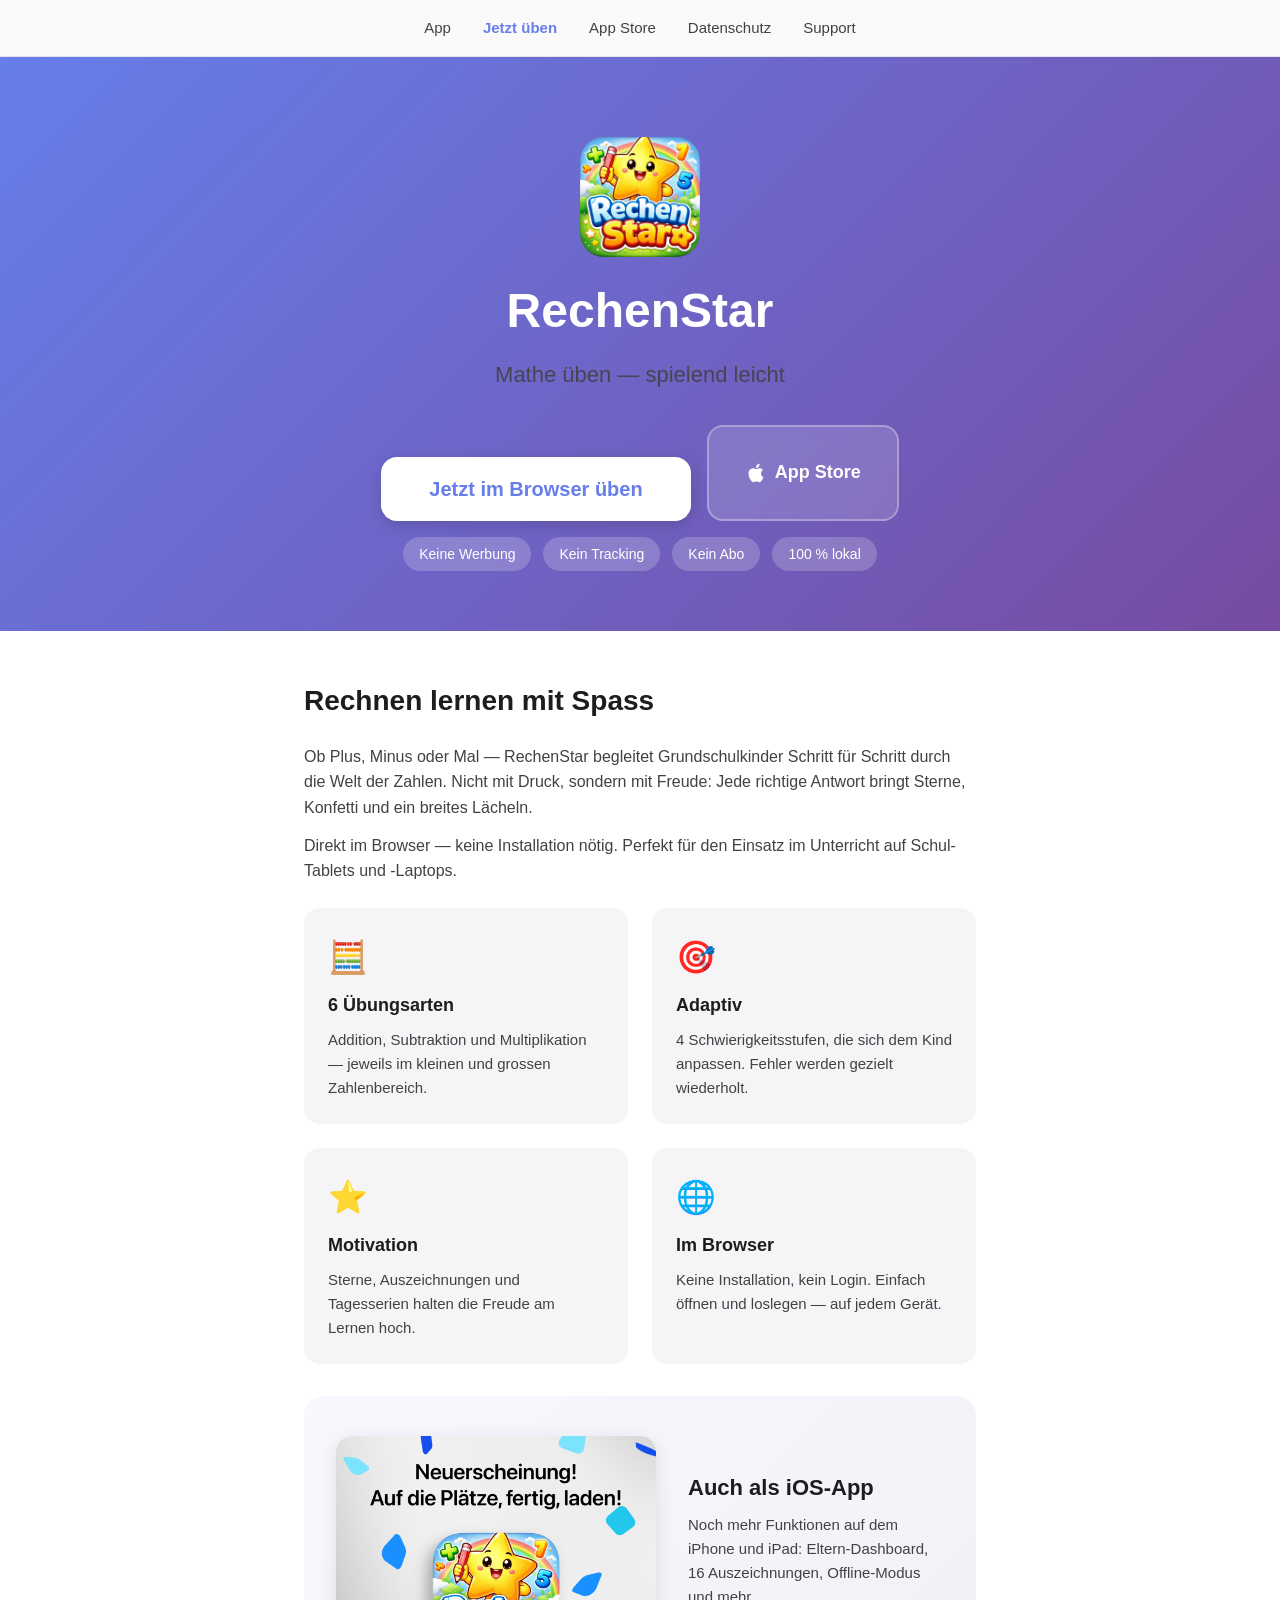
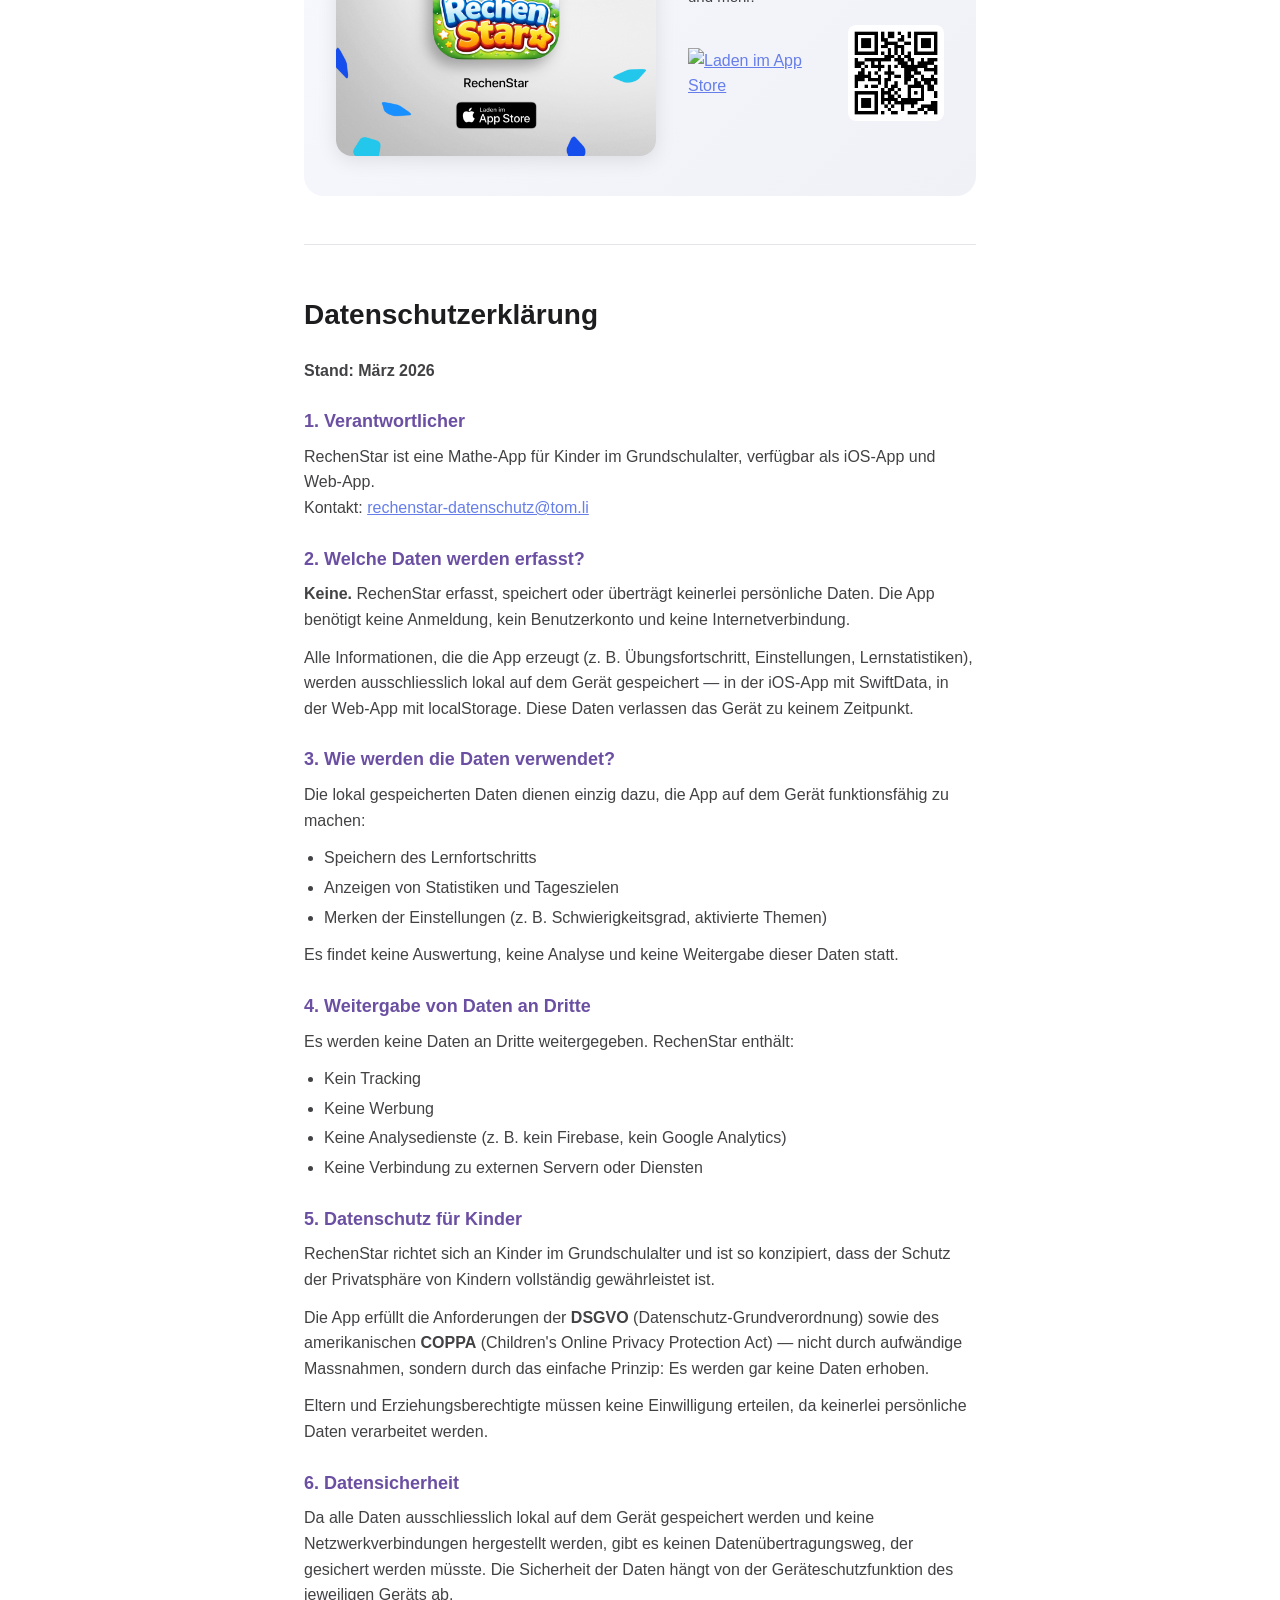
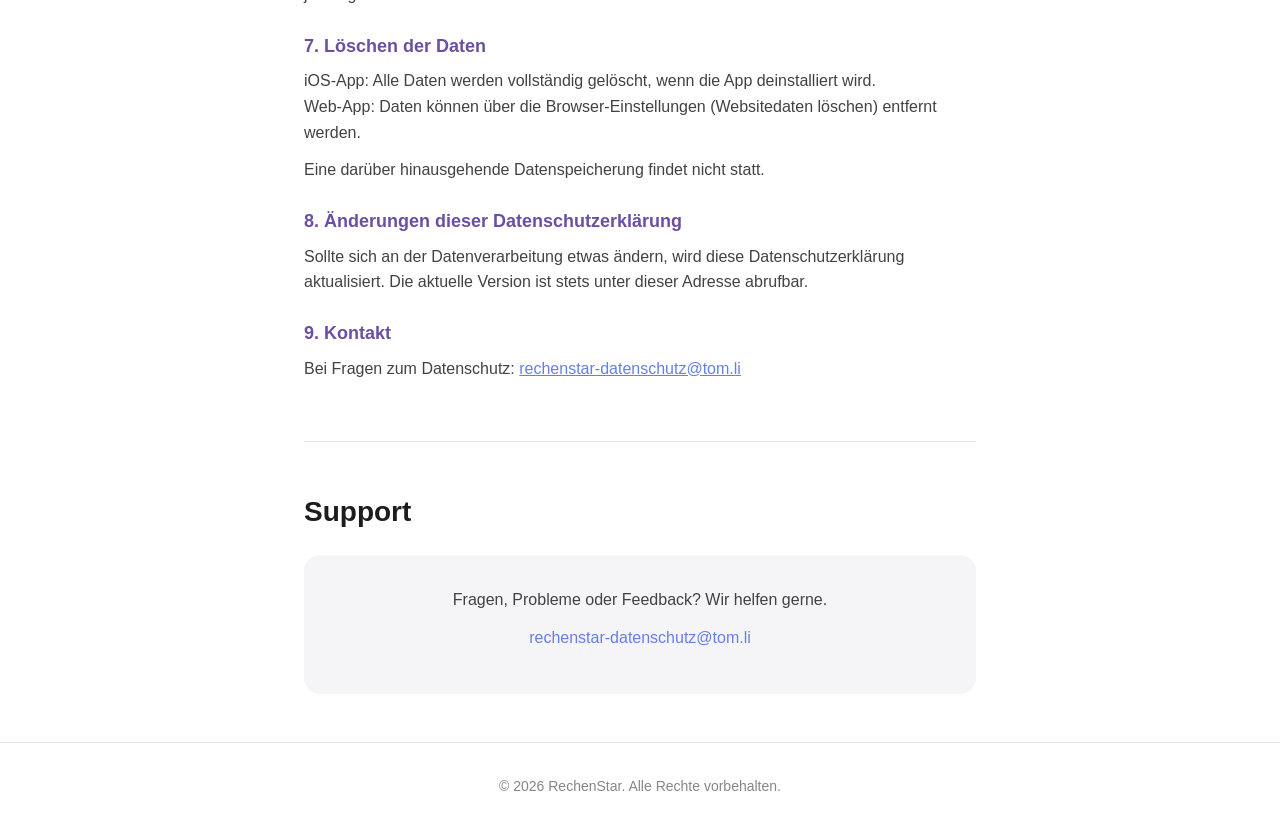
==== index.html @ 6270aa20 "Add Open Graph and Twitter Card meta tags for social sharing Co-Authored-By: Claude Opus 4.6 <norepl" ====
<!DOCTYPE html>
<html lang="de">
<head>
    <meta charset="UTF-8">
    <meta name="viewport" content="width=device-width, initial-scale=1.0">
    <title>RechenStar — Mathe üben, spielend leicht</title>
    <meta name="description" content="Mathe üben für Grundschulkinder — mit Freude statt Druck. Keine Werbung, kein Tracking, kein Abo.">
    <meta property="og:type" content="website">
    <meta property="og:url" content="https://rechenstar-web.e1608f7.deploio.app">
    <meta property="og:title" content="RechenStar — Mathe üben, spielend leicht">
    <meta property="og:description" content="Mathe üben für Grundschulkinder — mit Freude statt Druck. Keine Werbung, kein Tracking, kein Abo.">
    <meta property="og:image" content="https://rechenstar-web.e1608f7.deploio.app/img/banner.png">
    <meta property="og:image:width" content="1280">
    <meta property="og:image:height" content="720">
    <meta name="twitter:card" content="summary_large_image">
    <meta name="twitter:title" content="RechenStar — Mathe üben, spielend leicht">
    <meta name="twitter:description" content="Mathe üben für Grundschulkinder — mit Freude statt Druck. Keine Werbung, kein Tracking, kein Abo.">
    <meta name="twitter:image" content="https://rechenstar-web.e1608f7.deploio.app/img/banner.png">
    <link rel="icon" type="image/png" sizes="32x32" href="img/favicon-32.png">
    <link rel="icon" type="image/png" sizes="16x16" href="img/favicon-16.png">
    <link rel="apple-touch-icon" href="img/apple-touch-icon.png">
    <style>
        * { margin: 0; padding: 0; box-sizing: border-box; }

        body {
            font-family: -apple-system, BlinkMacSystemFont, "Segoe UI", Roboto, Helvetica, Arial, sans-serif;
            color: #1d1d1f;
            background: #fff;
            line-height: 1.6;
        }

        .hero {
            background: linear-gradient(135deg, #667eea 0%, #764ba2 100%);
            color: #fff;
            text-align: center;
            padding: 80px 24px 60px;
        }

        .hero h1 {
            font-size: 48px;
            font-weight: 700;
            margin-bottom: 8px;
        }

        .hero .app-icon { width: 120px; height: 120px; border-radius: 24px; margin-bottom: 8px; }

        .hero .subtitle {
            font-size: 22px;
            font-weight: 400;
            opacity: 0.9;
            margin-bottom: 24px;
        }

        .hero .badges {
            display: flex;
            gap: 12px;
            justify-content: center;
            flex-wrap: wrap;
            margin-top: 16px;
        }

        .hero .badge {
            background: rgba(255,255,255,0.2);
            border-radius: 20px;
            padding: 6px 16px;
            font-size: 14px;
            backdrop-filter: blur(4px);
        }

        .hero-cta {
            display: inline-block;
            margin-top: 32px;
            padding: 16px 48px;
            background: #fff;
            color: #667eea;
            font-size: 20px;
            font-weight: 700;
            border-radius: 16px;
            text-decoration: none;
            transition: transform 0.15s ease, box-shadow 0.15s ease;
            box-shadow: 0 4px 16px rgba(0,0,0,0.15);
        }

        .hero-cta:hover {
            transform: scale(1.03);
            box-shadow: 0 6px 24px rgba(0,0,0,0.2);
        }

        .hero-cta:active {
            transform: scale(0.98);
        }

        .hero-buttons {
            display: flex;
            gap: 16px;
            justify-content: center;
            flex-wrap: wrap;
            margin-top: 32px;
        }

        .hero-cta-secondary {
            display: inline-flex;
            align-items: center;
            gap: 8px;
            padding: 14px 36px;
            background: rgba(255,255,255,0.15);
            color: #fff;
            font-size: 18px;
            font-weight: 600;
            border-radius: 16px;
            text-decoration: none;
            transition: transform 0.15s ease, background 0.15s ease;
            backdrop-filter: blur(4px);
            border: 2px solid rgba(255,255,255,0.3);
        }

        .hero-cta-secondary:hover {
            background: rgba(255,255,255,0.25);
            transform: scale(1.03);
        }

        .hero-cta-secondary img {
            height: 22px;
        }

        /* App Store Section */
        .appstore-section {
            background: linear-gradient(135deg, #f8f9ff 0%, #f0f0f7 100%);
            border-radius: 20px;
            padding: 40px 32px;
            display: flex;
            align-items: center;
            gap: 32px;
            margin-top: 32px;
        }

        .appstore-section .banner-img {
            max-width: 320px;
            width: 100%;
            border-radius: 16px;
            box-shadow: 0 4px 20px rgba(0,0,0,0.1);
        }

        .appstore-info {
            flex: 1;
        }

        .appstore-info h3 {
            font-size: 22px;
            margin: 0 0 8px;
            color: #1d1d1f;
        }

        .appstore-info p {
            font-size: 15px;
            margin-bottom: 16px;
        }

        .appstore-links {
            display: flex;
            align-items: center;
            gap: 20px;
        }

        .appstore-badge {
            display: inline-block;
            transition: transform 0.15s;
        }

        .appstore-badge:hover {
            transform: scale(1.05);
        }

        .appstore-badge img {
            height: 48px;
        }

        .appstore-qr {
            width: 96px;
            height: 96px;
            border-radius: 8px;
        }

        @media (max-width: 700px) {
            .appstore-section {
                flex-direction: column;
                text-align: center;
                padding: 28px 20px;
            }
            .appstore-links {
                justify-content: center;
            }
            .appstore-section .banner-img {
                max-width: 100%;
            }
        }

        .container {
            max-width: 720px;
            margin: 0 auto;
            padding: 0 24px;
        }

        section {
            padding: 48px 0;
        }

        section + section {
            border-top: 1px solid #e5e5e7;
        }

        h2 {
            font-size: 28px;
            font-weight: 600;
            margin-bottom: 20px;
            color: #1d1d1f;
        }

        h3 {
            font-size: 18px;
            font-weight: 600;
            margin: 24px 0 8px;
            color: #1d1d1f;
        }

        p { margin-bottom: 12px; color: #424245; }

        a { color: #667eea; }

        .features {
            display: grid;
            grid-template-columns: 1fr 1fr;
            gap: 24px;
            margin-top: 24px;
        }

        .feature {
            background: #f5f5f7;
            border-radius: 16px;
            padding: 24px;
        }

        .feature .icon { font-size: 32px; margin-bottom: 8px; }
        .feature h3 { margin-top: 0; }
        .feature p { font-size: 15px; margin-bottom: 0; }

        .privacy-section h3 {
            color: #6b4fa2;
        }

        ul {
            margin: 8px 0 12px 20px;
            color: #424245;
        }

        li { margin-bottom: 4px; }

        .support-box {
            background: #f5f5f7;
            border-radius: 16px;
            padding: 32px;
            text-align: center;
        }

        .support-box a {
            color: #667eea;
            text-decoration: none;
            font-weight: 500;
        }

        .support-box a:hover { text-decoration: underline; }

        footer {
            text-align: center;
            padding: 32px 24px;
            color: #86868b;
            font-size: 14px;
            border-top: 1px solid #e5e5e7;
        }

        nav {
            display: flex;
            justify-content: center;
            gap: 32px;
            padding: 16px 24px;
            background: #fafafa;
            border-bottom: 1px solid #e5e5e7;
            position: sticky;
            top: 0;
            z-index: 10;
        }

        nav a {
            color: #424245;
            text-decoration: none;
            font-size: 15px;
            font-weight: 500;
        }

        nav a:hover { color: #667eea; }

        nav a.nav-cta {
            color: #667eea;
            font-weight: 700;
        }

        @media (max-width: 600px) {
            .hero h1 { font-size: 32px; }
            .hero .subtitle { font-size: 18px; }
            .features { grid-template-columns: 1fr; }
            nav { gap: 20px; }
            .hero-cta { padding: 14px 36px; font-size: 18px; }
        }
    </style>
</head>
<body>

<nav>
    <a href="#app">App</a>
    <a href="./app/" class="nav-cta">Jetzt üben</a>
    <a href="https://apple.co/3MHsOig" target="_blank" rel="noopener">App Store</a>
    <a href="#datenschutz">Datenschutz</a>
    <a href="#support">Support</a>
</nav>

<div class="hero">
    <img src="img/app-icon.png" alt="RechenStar App Icon" class="app-icon">
    <h1>RechenStar</h1>
    <p class="subtitle">Mathe üben — spielend leicht</p>
    <div class="hero-buttons">
        <a href="./app/" class="hero-cta">Jetzt im Browser üben</a>
        <a href="https://apple.co/3MHsOig" class="hero-cta-secondary" target="_blank" rel="noopener">
            <svg width="22" height="22" viewBox="0 0 24 24" fill="white"><path d="M18.71 19.5c-.83 1.24-1.71 2.45-3.05 2.47-1.34.03-1.77-.79-3.29-.79-1.53 0-2 .77-3.27.82-1.31.05-2.3-1.32-3.14-2.53C4.25 17 2.94 12.45 4.7 9.39c.87-1.52 2.43-2.48 4.12-2.51 1.28-.02 2.5.87 3.29.87.78 0 2.26-1.07 3.8-.91.65.03 2.47.26 3.64 1.98-.09.06-2.17 1.28-2.15 3.81.03 3.02 2.65 4.03 2.68 4.04-.03.07-.42 1.44-1.38 2.83M13 3.5c.73-.83 1.94-1.46 2.94-1.5.13 1.17-.34 2.35-1.04 3.19-.69.85-1.83 1.51-2.95 1.42-.15-1.15.41-2.35 1.05-3.11z"/></svg>
            App Store
        </a>
    </div>
    <div class="badges">
        <span class="badge">Keine Werbung</span>
        <span class="badge">Kein Tracking</span>
        <span class="badge">Kein Abo</span>
        <span class="badge">100 % lokal</span>
    </div>
</div>

<div class="container">

    <!-- APP / MARKETING -->
    <section id="app">
        <h2>Rechnen lernen mit Spass</h2>
        <p>
            Ob Plus, Minus oder Mal — RechenStar begleitet Grundschulkinder Schritt für Schritt
            durch die Welt der Zahlen. Nicht mit Druck, sondern mit Freude: Jede richtige Antwort
            bringt Sterne, Konfetti und ein breites Lächeln.
        </p>
        <p>
            Direkt im Browser — keine Installation nötig. Perfekt für den Einsatz im Unterricht
            auf Schul-Tablets und -Laptops.
        </p>

        <div class="features">
            <div class="feature">
                <div class="icon">🧮</div>
                <h3>6 Übungsarten</h3>
                <p>Addition, Subtraktion und Multiplikation — jeweils im kleinen und grossen Zahlenbereich.</p>
            </div>
            <div class="feature">
                <div class="icon">🎯</div>
                <h3>Adaptiv</h3>
                <p>4 Schwierigkeitsstufen, die sich dem Kind anpassen. Fehler werden gezielt wiederholt.</p>
            </div>
            <div class="feature">
                <div class="icon">⭐</div>
                <h3>Motivation</h3>
                <p>Sterne, Auszeichnungen und Tagesserien halten die Freude am Lernen hoch.</p>
            </div>
            <div class="feature">
                <div class="icon">🌐</div>
                <h3>Im Browser</h3>
                <p>Keine Installation, kein Login. Einfach öffnen und loslegen — auf jedem Gerät.</p>
            </div>
        </div>

        <div class="appstore-section">
            <img class="banner-img" src="img/square.png" alt="RechenStar App">
            <div class="appstore-info">
                <h3>Auch als iOS-App</h3>
                <p>
                    Noch mehr Funktionen auf dem iPhone und iPad:
                    Eltern-Dashboard, 16 Auszeichnungen, Offline-Modus und mehr.
                </p>
                <div class="appstore-links">
                    <a href="https://apple.co/3MHsOig" class="appstore-badge" target="_blank" rel="noopener">
                        <img src="https://tools.applemediaservices.com/api/badges/download-on-the-app-store/black/de-de?size=250x83" alt="Laden im App Store">
                    </a>
                    <img class="appstore-qr" src="img/qr-appstore.png" alt="QR-Code zum App Store">
                </div>
            </div>
        </div>
    </section>

    <!-- DATENSCHUTZ -->
    <section id="datenschutz" class="privacy-section">
        <h2>Datenschutzerklärung</h2>
        <p><strong>Stand: März 2026</strong></p>

        <h3>1. Verantwortlicher</h3>
        <p>
            RechenStar ist eine Mathe-App für Kinder im Grundschulalter, verfügbar als iOS-App und Web-App.<br>
            Kontakt: <a href="mailto:rechenstar-datenschutz@tom.li">rechenstar-datenschutz@tom.li</a>
        </p>

        <h3>2. Welche Daten werden erfasst?</h3>
        <p>
            <strong>Keine.</strong> RechenStar erfasst, speichert oder überträgt keinerlei persönliche Daten.
            Die App benötigt keine Anmeldung, kein Benutzerkonto und keine Internetverbindung.
        </p>
        <p>
            Alle Informationen, die die App erzeugt (z. B. Übungsfortschritt, Einstellungen, Lernstatistiken),
            werden ausschliesslich lokal auf dem Gerät gespeichert — in der iOS-App mit SwiftData,
            in der Web-App mit localStorage. Diese Daten verlassen das Gerät zu keinem Zeitpunkt.
        </p>

        <h3>3. Wie werden die Daten verwendet?</h3>
        <p>Die lokal gespeicherten Daten dienen einzig dazu, die App auf dem Gerät funktionsfähig zu machen:</p>
        <ul>
            <li>Speichern des Lernfortschritts</li>
            <li>Anzeigen von Statistiken und Tageszielen</li>
            <li>Merken der Einstellungen (z. B. Schwierigkeitsgrad, aktivierte Themen)</li>
        </ul>
        <p>Es findet keine Auswertung, keine Analyse und keine Weitergabe dieser Daten statt.</p>

        <h3>4. Weitergabe von Daten an Dritte</h3>
        <p>Es werden keine Daten an Dritte weitergegeben. RechenStar enthält:</p>
        <ul>
            <li>Kein Tracking</li>
            <li>Keine Werbung</li>
            <li>Keine Analysedienste (z. B. kein Firebase, kein Google Analytics)</li>
            <li>Keine Verbindung zu externen Servern oder Diensten</li>
        </ul>

        <h3>5. Datenschutz für Kinder</h3>
        <p>
            RechenStar richtet sich an Kinder im Grundschulalter und ist so konzipiert, dass der Schutz
            der Privatsphäre von Kindern vollständig gewährleistet ist.
        </p>
        <p>
            Die App erfüllt die Anforderungen der <strong>DSGVO</strong> (Datenschutz-Grundverordnung)
            sowie des amerikanischen <strong>COPPA</strong> (Children's Online Privacy Protection Act) —
            nicht durch aufwändige Massnahmen, sondern durch das einfache Prinzip:
            Es werden gar keine Daten erhoben.
        </p>
        <p>
            Eltern und Erziehungsberechtigte müssen keine Einwilligung erteilen,
            da keinerlei persönliche Daten verarbeitet werden.
        </p>

        <h3>6. Datensicherheit</h3>
        <p>
            Da alle Daten ausschliesslich lokal auf dem Gerät gespeichert werden und keine
            Netzwerkverbindungen hergestellt werden, gibt es keinen Datenübertragungsweg,
            der gesichert werden müsste. Die Sicherheit der Daten hängt von der
            Geräteschutzfunktion des jeweiligen Geräts ab.
        </p>

        <h3>7. Löschen der Daten</h3>
        <p>
            iOS-App: Alle Daten werden vollständig gelöscht, wenn die App deinstalliert wird.<br>
            Web-App: Daten können über die Browser-Einstellungen (Websitedaten löschen) entfernt werden.
        </p>
        <p>Eine darüber hinausgehende Datenspeicherung findet nicht statt.</p>

        <h3>8. Änderungen dieser Datenschutzerklärung</h3>
        <p>
            Sollte sich an der Datenverarbeitung etwas ändern, wird diese Datenschutzerklärung
            aktualisiert. Die aktuelle Version ist stets unter dieser Adresse abrufbar.
        </p>

        <h3>9. Kontakt</h3>
        <p>
            Bei Fragen zum Datenschutz:
            <a href="mailto:rechenstar-datenschutz@tom.li">rechenstar-datenschutz@tom.li</a>
        </p>
    </section>

    <!-- SUPPORT -->
    <section id="support">
        <h2>Support</h2>
        <div class="support-box">
            <p>Fragen, Probleme oder Feedback? Wir helfen gerne.</p>
            <p><a href="mailto:rechenstar-datenschutz@tom.li">rechenstar-datenschutz@tom.li</a></p>
        </div>
    </section>

</div>

<footer>
    &copy; 2026 RechenStar. Alle Rechte vorbehalten.
</footer>

</body>
</html>
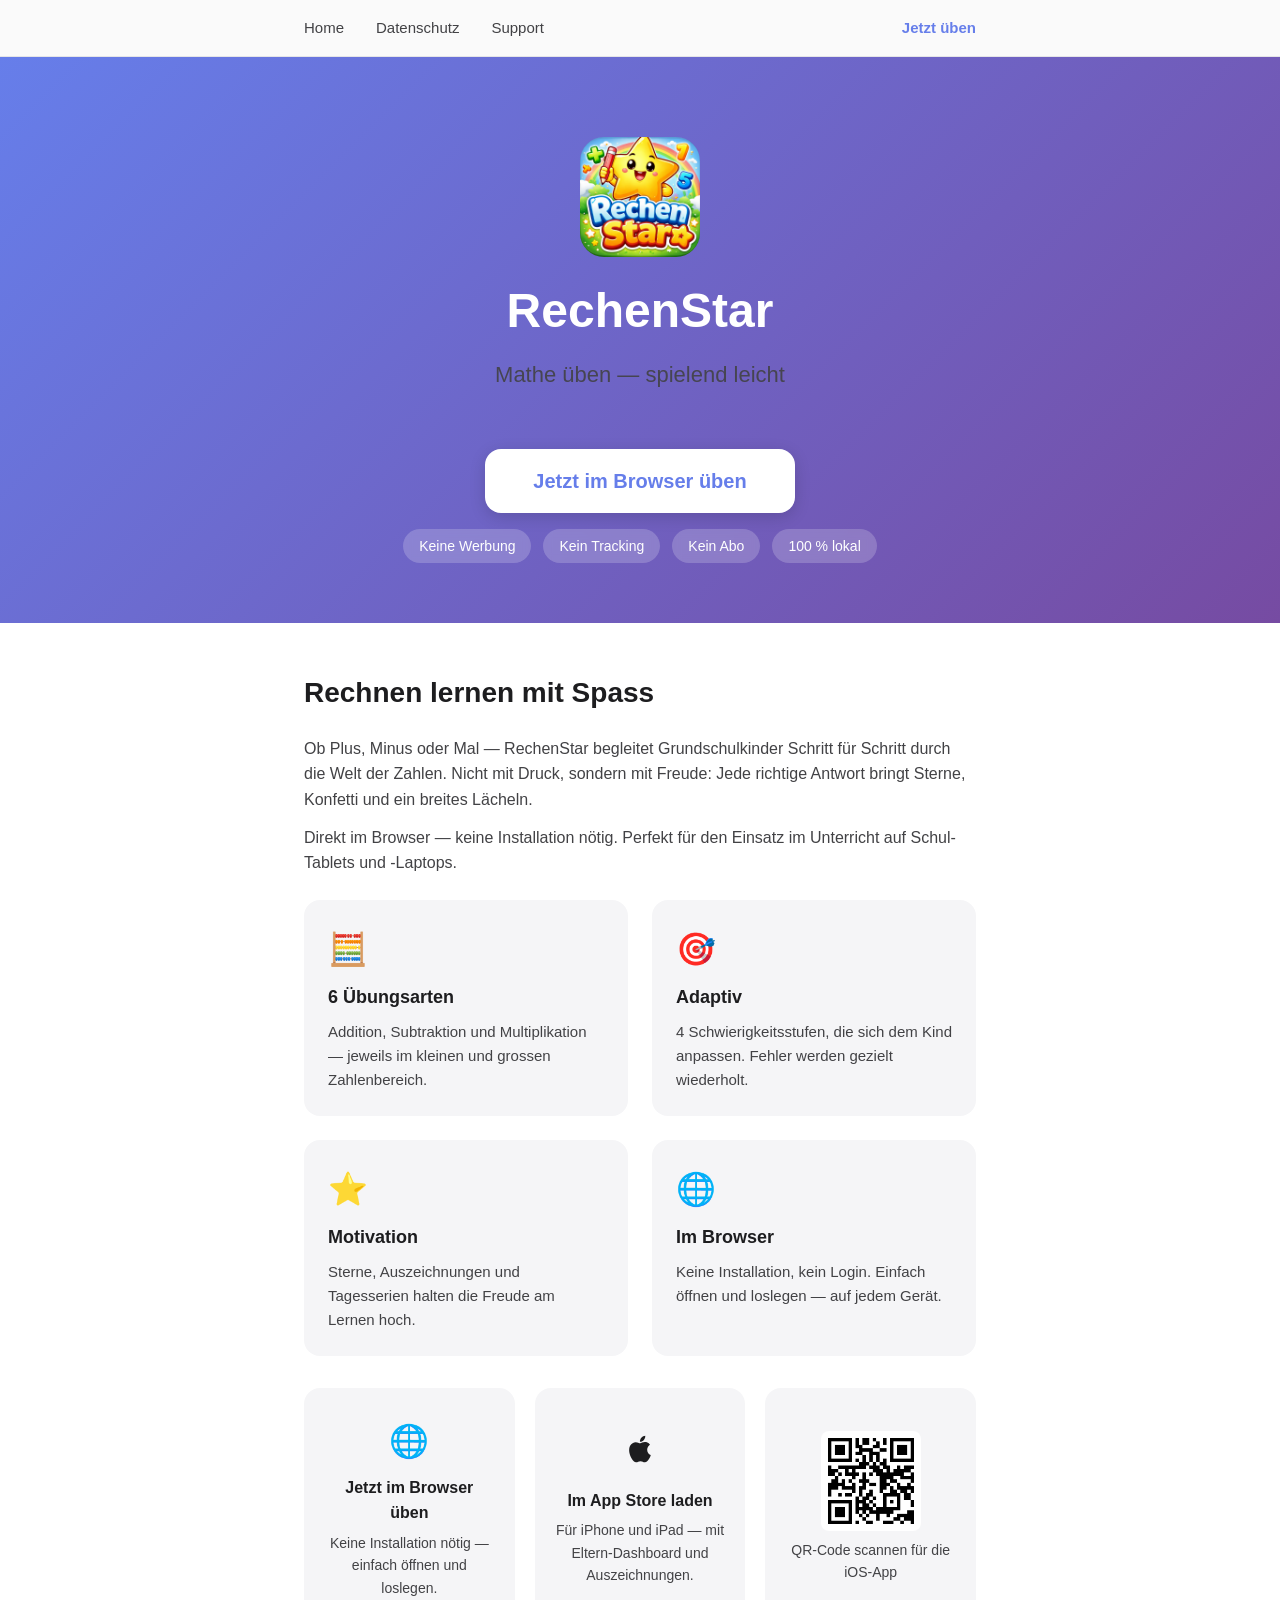
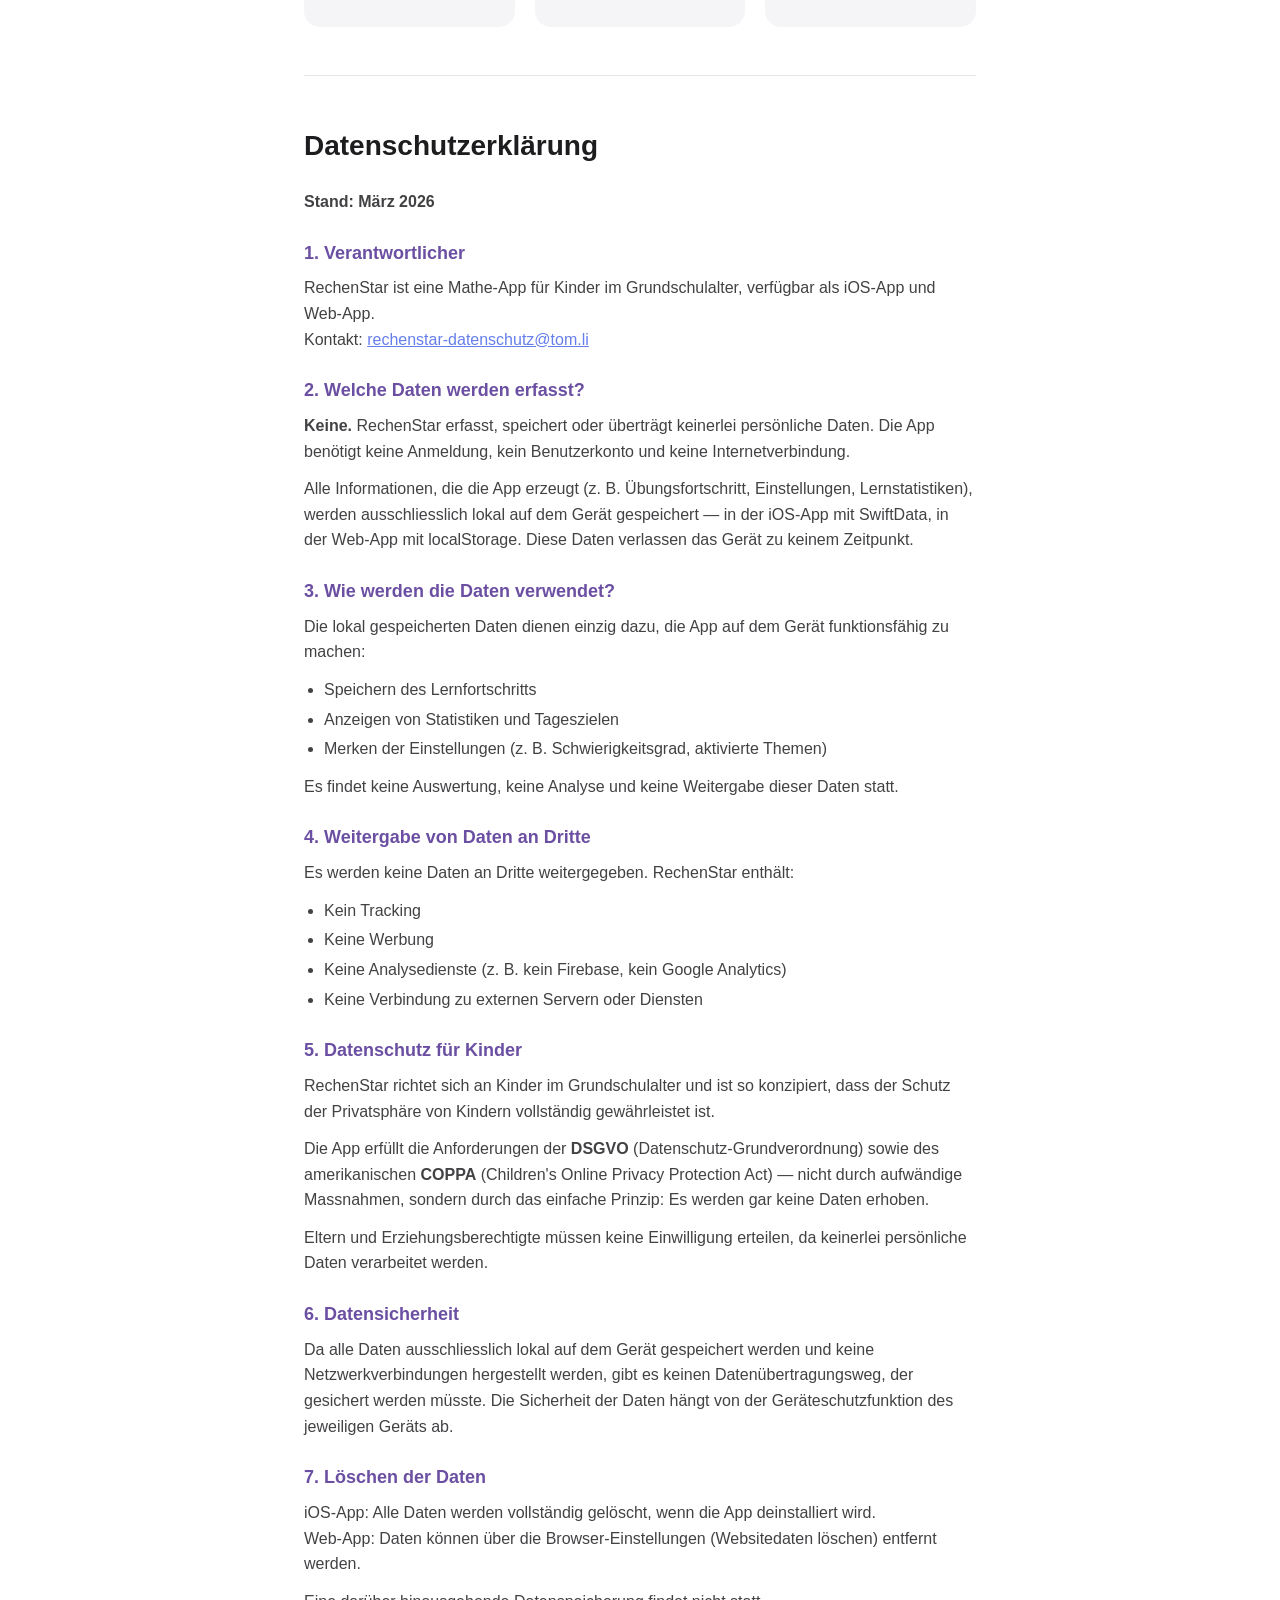
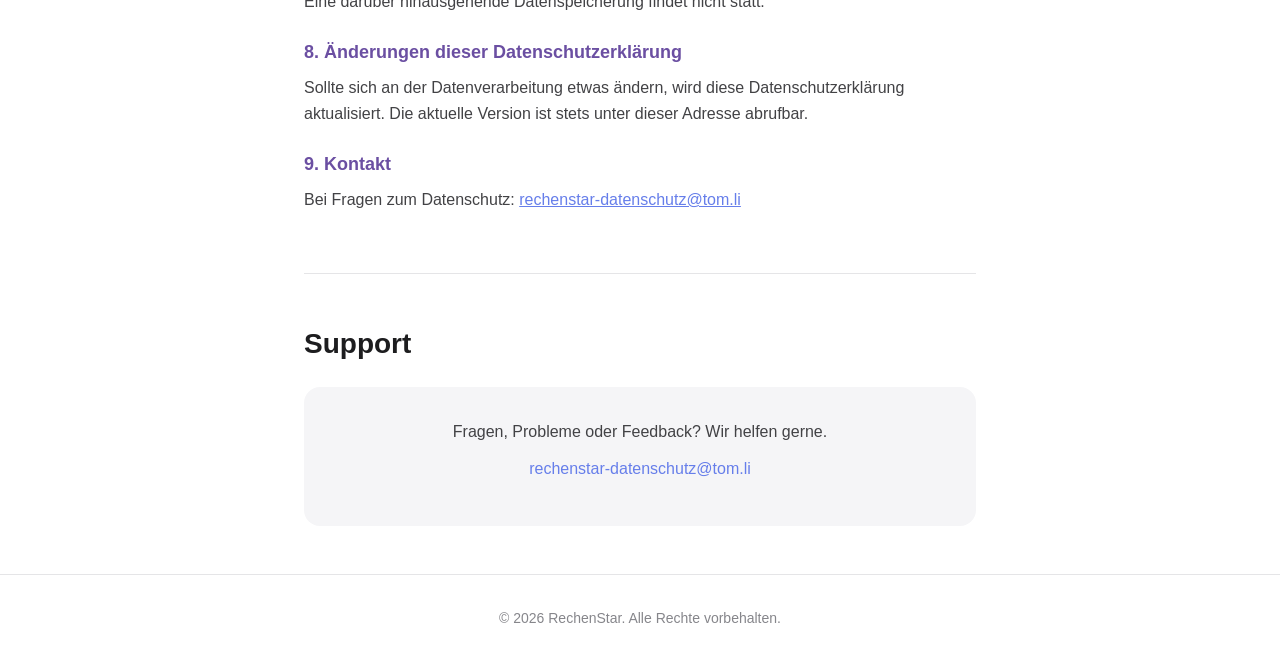
==== commit 324aec3f: "Improve landing page navigation and CTA layout - Nav: rename App to Home, remove App Store link, mov" ====
--- a/index.html
+++ b/index.html
@@ -6,16 +6,16 @@
     <title>RechenStar — Mathe üben, spielend leicht</title>
     <meta name="description" content="Mathe üben für Grundschulkinder — mit Freude statt Druck. Keine Werbung, kein Tracking, kein Abo.">
     <meta property="og:type" content="website">
-    <meta property="og:url" content="https://rechenstar-web.e1608f7.deploio.app">
+    <meta property="og:url" content="https://rechenstar.ch">
     <meta property="og:title" content="RechenStar — Mathe üben, spielend leicht">
     <meta property="og:description" content="Mathe üben für Grundschulkinder — mit Freude statt Druck. Keine Werbung, kein Tracking, kein Abo.">
-    <meta property="og:image" content="https://rechenstar-web.e1608f7.deploio.app/img/banner.png">
+    <meta property="og:image" content="https://rechenstar.ch/img/banner.png">
     <meta property="og:image:width" content="1280">
     <meta property="og:image:height" content="720">
     <meta name="twitter:card" content="summary_large_image">
     <meta name="twitter:title" content="RechenStar — Mathe üben, spielend leicht">
     <meta name="twitter:description" content="Mathe üben für Grundschulkinder — mit Freude statt Druck. Keine Werbung, kein Tracking, kein Abo.">
-    <meta name="twitter:image" content="https://rechenstar-web.e1608f7.deploio.app/img/banner.png">
+    <meta name="twitter:image" content="https://rechenstar.ch/img/banner.png">
     <link rel="icon" type="image/png" sizes="32x32" href="img/favicon-32.png">
     <link rel="icon" type="image/png" sizes="16x16" href="img/favicon-16.png">
     <link rel="apple-touch-icon" href="img/apple-touch-icon.png">
@@ -90,108 +90,65 @@
             transform: scale(0.98);
         }
 
-        .hero-buttons {
+        .cta-cards {
+            display: grid;
+            grid-template-columns: 1fr 1fr 1fr;
+            gap: 20px;
+            margin-top: 32px;
+        }
+
+        .cta-card {
+            background: #f5f5f7;
+            border-radius: 16px;
+            padding: 28px 20px;
+            text-align: center;
+            text-decoration: none;
+            color: inherit;
             display: flex;
-            gap: 16px;
+            flex-direction: column;
+            align-items: center;
             justify-content: center;
-            flex-wrap: wrap;
-            margin-top: 32px;
-        }
-
-        .hero-cta-secondary {
-            display: inline-flex;
-            align-items: center;
-            gap: 8px;
-            padding: 14px 36px;
-            background: rgba(255,255,255,0.15);
-            color: #fff;
-            font-size: 18px;
-            font-weight: 600;
-            border-radius: 16px;
-            text-decoration: none;
-            transition: transform 0.15s ease, background 0.15s ease;
-            backdrop-filter: blur(4px);
-            border: 2px solid rgba(255,255,255,0.3);
-        }
-
-        .hero-cta-secondary:hover {
-            background: rgba(255,255,255,0.25);
-            transform: scale(1.03);
-        }
-
-        .hero-cta-secondary img {
-            height: 22px;
-        }
-
-        /* App Store Section */
-        .appstore-section {
-            background: linear-gradient(135deg, #f8f9ff 0%, #f0f0f7 100%);
-            border-radius: 20px;
-            padding: 40px 32px;
-            display: flex;
-            align-items: center;
-            gap: 32px;
-            margin-top: 32px;
-        }
-
-        .appstore-section .banner-img {
-            max-width: 320px;
-            width: 100%;
-            border-radius: 16px;
-            box-shadow: 0 4px 20px rgba(0,0,0,0.1);
-        }
-
-        .appstore-info {
-            flex: 1;
-        }
-
-        .appstore-info h3 {
-            font-size: 22px;
-            margin: 0 0 8px;
+            transition: transform 0.15s ease, box-shadow 0.15s ease;
+        }
+
+        .cta-card:hover {
+            transform: translateY(-2px);
+            box-shadow: 0 4px 16px rgba(0,0,0,0.1);
+        }
+
+        .cta-icon { font-size: 32px; margin-bottom: 8px; }
+
+        .cta-card h3 {
+            font-size: 16px;
+            margin: 0 0 6px;
             color: #1d1d1f;
         }
 
-        .appstore-info p {
-            font-size: 15px;
-            margin-bottom: 16px;
-        }
-
-        .appstore-links {
-            display: flex;
-            align-items: center;
-            gap: 20px;
-        }
-
-        .appstore-badge {
-            display: inline-block;
-            transition: transform 0.15s;
-        }
-
-        .appstore-badge:hover {
-            transform: scale(1.05);
-        }
-
-        .appstore-badge img {
-            height: 48px;
-        }
-
-        .appstore-qr {
-            width: 96px;
-            height: 96px;
+        .cta-card p {
+            font-size: 14px;
+            margin: 0;
+            color: #424245;
+        }
+
+        .cta-card-qr {
+            cursor: default;
+        }
+
+        .cta-card-qr:hover {
+            transform: none;
+            box-shadow: none;
+        }
+
+        .qr-code {
+            width: 100px;
+            height: 100px;
             border-radius: 8px;
+            margin-bottom: 8px;
         }
 
         @media (max-width: 700px) {
-            .appstore-section {
-                flex-direction: column;
-                text-align: center;
-                padding: 28px 20px;
-            }
-            .appstore-links {
-                justify-content: center;
-            }
-            .appstore-section .banner-img {
-                max-width: 100%;
+            .cta-cards {
+                grid-template-columns: 1fr;
             }
         }
 
@@ -278,11 +235,7 @@
             border-top: 1px solid #e5e5e7;
         }
 
-        nav {
-            display: flex;
-            justify-content: center;
-            gap: 32px;
-            padding: 16px 24px;
+        .nav-bar {
             background: #fafafa;
             border-bottom: 1px solid #e5e5e7;
             position: sticky;
@@ -290,6 +243,15 @@
             z-index: 10;
         }
 
+        nav {
+            display: flex;
+            align-items: center;
+            gap: 32px;
+            max-width: 720px;
+            margin: 0 auto;
+            padding: 16px 24px;
+        }
+
         nav a {
             color: #424245;
             text-decoration: none;
@@ -302,6 +264,7 @@
         nav a.nav-cta {
             color: #667eea;
             font-weight: 700;
+            margin-left: auto;
         }
 
         @media (max-width: 600px) {
@@ -315,25 +278,20 @@
 </head>
 <body>
 
+<div class="nav-bar">
 <nav>
-    <a href="#app">App</a>
-    <a href="./app/" class="nav-cta">Jetzt üben</a>
-    <a href="https://apple.co/3MHsOig" target="_blank" rel="noopener">App Store</a>
+    <a href="#">Home</a>
     <a href="#datenschutz">Datenschutz</a>
     <a href="#support">Support</a>
+    <a href="./app/" class="nav-cta">Jetzt üben</a>
 </nav>
+</div>
 
 <div class="hero">
     <img src="img/app-icon.png" alt="RechenStar App Icon" class="app-icon">
     <h1>RechenStar</h1>
     <p class="subtitle">Mathe üben — spielend leicht</p>
-    <div class="hero-buttons">
-        <a href="./app/" class="hero-cta">Jetzt im Browser üben</a>
-        <a href="https://apple.co/3MHsOig" class="hero-cta-secondary" target="_blank" rel="noopener">
-            <svg width="22" height="22" viewBox="0 0 24 24" fill="white"><path d="M18.71 19.5c-.83 1.24-1.71 2.45-3.05 2.47-1.34.03-1.77-.79-3.29-.79-1.53 0-2 .77-3.27.82-1.31.05-2.3-1.32-3.14-2.53C4.25 17 2.94 12.45 4.7 9.39c.87-1.52 2.43-2.48 4.12-2.51 1.28-.02 2.5.87 3.29.87.78 0 2.26-1.07 3.8-.91.65.03 2.47.26 3.64 1.98-.09.06-2.17 1.28-2.15 3.81.03 3.02 2.65 4.03 2.68 4.04-.03.07-.42 1.44-1.38 2.83M13 3.5c.73-.83 1.94-1.46 2.94-1.5.13 1.17-.34 2.35-1.04 3.19-.69.85-1.83 1.51-2.95 1.42-.15-1.15.41-2.35 1.05-3.11z"/></svg>
-            App Store
-        </a>
-    </div>
+    <a href="./app/" class="hero-cta">Jetzt im Browser üben</a>
     <div class="badges">
         <span class="badge">Keine Werbung</span>
         <span class="badge">Kein Tracking</span>
@@ -380,20 +338,22 @@
             </div>
         </div>
 
-        <div class="appstore-section">
-            <img class="banner-img" src="img/square.png" alt="RechenStar App">
-            <div class="appstore-info">
-                <h3>Auch als iOS-App</h3>
-                <p>
-                    Noch mehr Funktionen auf dem iPhone und iPad:
-                    Eltern-Dashboard, 16 Auszeichnungen, Offline-Modus und mehr.
-                </p>
-                <div class="appstore-links">
-                    <a href="https://apple.co/3MHsOig" class="appstore-badge" target="_blank" rel="noopener">
-                        <img src="https://tools.applemediaservices.com/api/badges/download-on-the-app-store/black/de-de?size=250x83" alt="Laden im App Store">
-                    </a>
-                    <img class="appstore-qr" src="img/qr-appstore.png" alt="QR-Code zum App Store">
+        <div class="cta-cards">
+            <a href="./app/" class="cta-card">
+                <div class="cta-icon">🌐</div>
+                <h3>Jetzt im Browser üben</h3>
+                <p>Keine Installation nötig — einfach öffnen und loslegen.</p>
+            </a>
+            <a href="https://apple.co/3MHsOig" class="cta-card" target="_blank" rel="noopener">
+                <div class="cta-icon">
+                    <svg width="32" height="32" viewBox="0 0 24 24" fill="#1d1d1f"><path d="M18.71 19.5c-.83 1.24-1.71 2.45-3.05 2.47-1.34.03-1.77-.79-3.29-.79-1.53 0-2 .77-3.27.82-1.31.05-2.3-1.32-3.14-2.53C4.25 17 2.94 12.45 4.7 9.39c.87-1.52 2.43-2.48 4.12-2.51 1.28-.02 2.5.87 3.29.87.78 0 2.26-1.07 3.8-.91.65.03 2.47.26 3.64 1.98-.09.06-2.17 1.28-2.15 3.81.03 3.02 2.65 4.03 2.68 4.04-.03.07-.42 1.44-1.38 2.83M13 3.5c.73-.83 1.94-1.46 2.94-1.5.13 1.17-.34 2.35-1.04 3.19-.69.85-1.83 1.51-2.95 1.42-.15-1.15.41-2.35 1.05-3.11z"/></svg>
                 </div>
+                <h3>Im App Store laden</h3>
+                <p>Für iPhone und iPad — mit Eltern-Dashboard und Auszeichnungen.</p>
+            </a>
+            <div class="cta-card cta-card-qr">
+                <img class="qr-code" src="img/qr-appstore.png" alt="QR-Code zum App Store">
+                <p>QR-Code scannen für die iOS-App</p>
             </div>
         </div>
     </section>
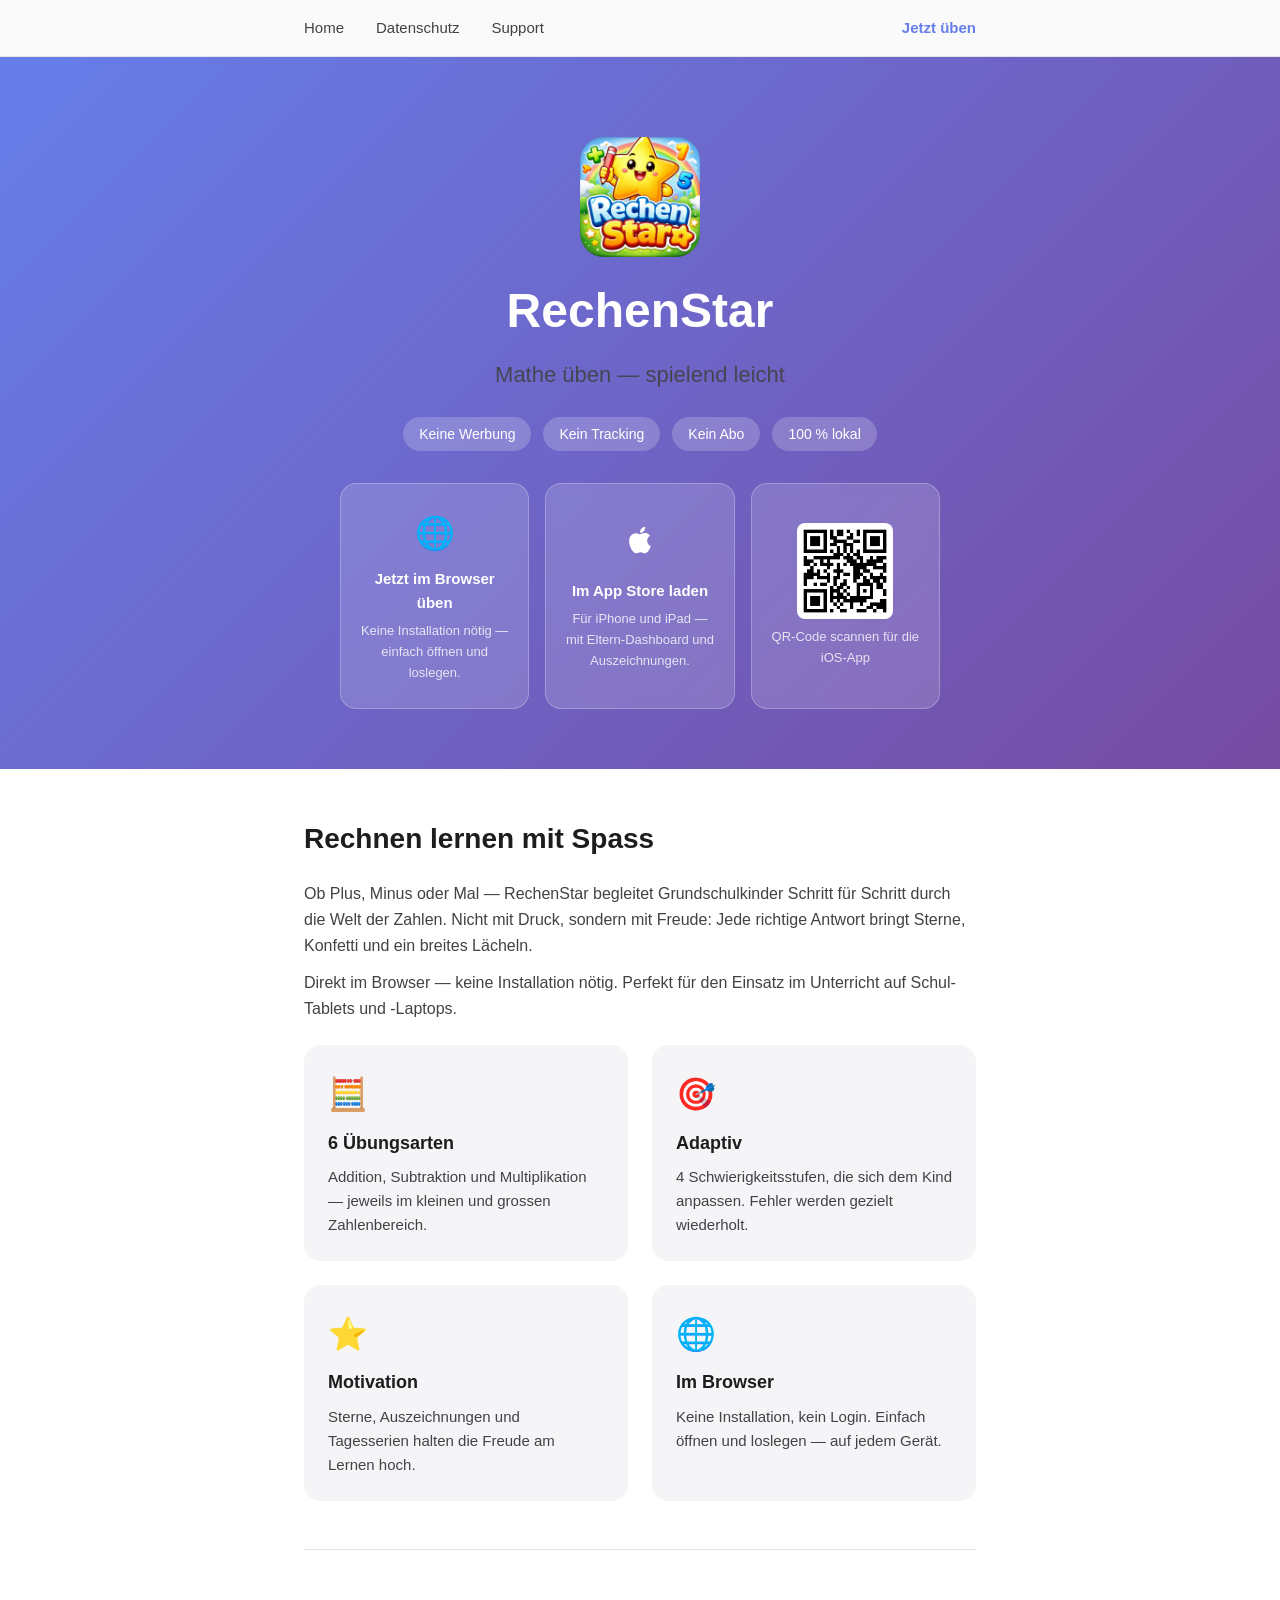
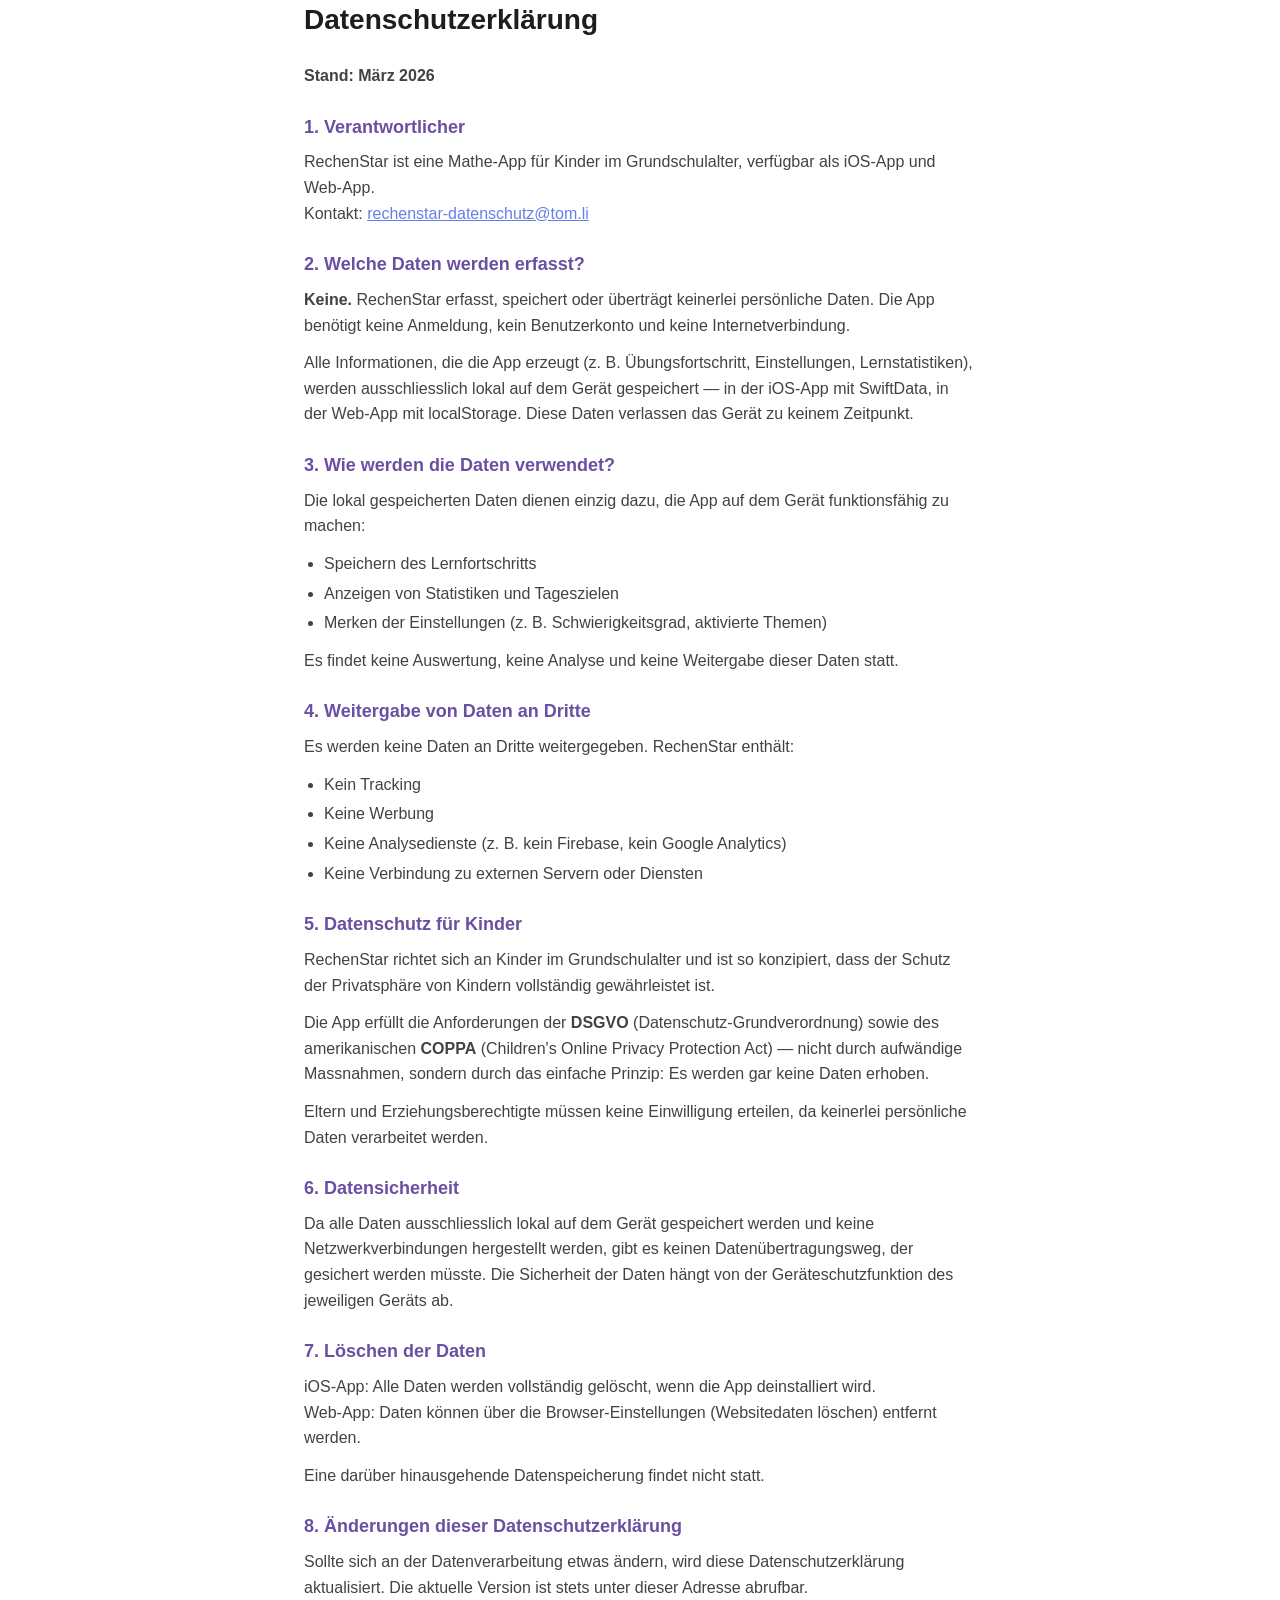
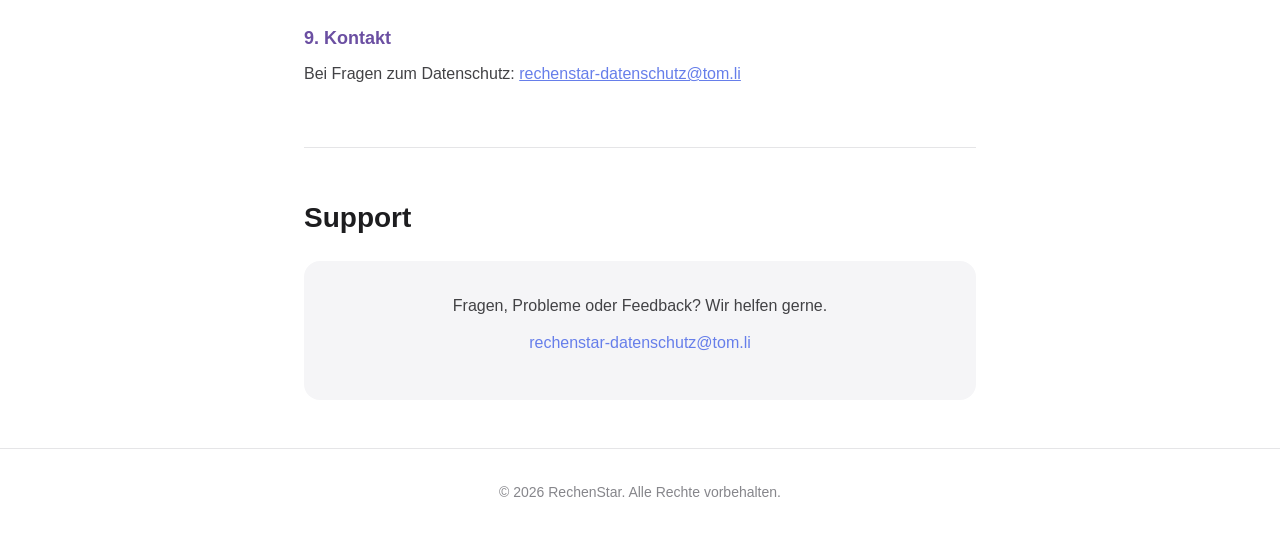
==== commit 4830002f: "Move CTA cards into hero section with glassmorphism style Co-Authored-By: Claude Opus 4.6 <noreply@a" ====
--- a/index.html
+++ b/index.html
@@ -67,67 +67,50 @@
             backdrop-filter: blur(4px);
         }
 
-        .hero-cta {
-            display: inline-block;
-            margin-top: 32px;
-            padding: 16px 48px;
-            background: #fff;
-            color: #667eea;
-            font-size: 20px;
-            font-weight: 700;
-            border-radius: 16px;
-            text-decoration: none;
-            transition: transform 0.15s ease, box-shadow 0.15s ease;
-            box-shadow: 0 4px 16px rgba(0,0,0,0.15);
-        }
-
-        .hero-cta:hover {
-            transform: scale(1.03);
-            box-shadow: 0 6px 24px rgba(0,0,0,0.2);
-        }
-
-        .hero-cta:active {
-            transform: scale(0.98);
-        }
 
         .cta-cards {
             display: grid;
             grid-template-columns: 1fr 1fr 1fr;
-            gap: 20px;
+            gap: 16px;
             margin-top: 32px;
+            max-width: 600px;
+            margin-left: auto;
+            margin-right: auto;
         }
 
         .cta-card {
-            background: #f5f5f7;
+            background: rgba(255,255,255,0.15);
+            backdrop-filter: blur(4px);
+            border: 1px solid rgba(255,255,255,0.25);
             border-radius: 16px;
-            padding: 28px 20px;
+            padding: 24px 16px;
             text-align: center;
             text-decoration: none;
-            color: inherit;
+            color: #fff;
             display: flex;
             flex-direction: column;
             align-items: center;
             justify-content: center;
-            transition: transform 0.15s ease, box-shadow 0.15s ease;
+            transition: transform 0.15s ease, background 0.15s ease;
         }
 
         .cta-card:hover {
             transform: translateY(-2px);
-            box-shadow: 0 4px 16px rgba(0,0,0,0.1);
+            background: rgba(255,255,255,0.25);
         }
 
         .cta-icon { font-size: 32px; margin-bottom: 8px; }
 
         .cta-card h3 {
-            font-size: 16px;
+            font-size: 15px;
             margin: 0 0 6px;
-            color: #1d1d1f;
+            color: #fff;
         }
 
         .cta-card p {
-            font-size: 14px;
+            font-size: 13px;
             margin: 0;
-            color: #424245;
+            color: rgba(255,255,255,0.8);
         }
 
         .cta-card-qr {
@@ -136,19 +119,22 @@
 
         .cta-card-qr:hover {
             transform: none;
-            box-shadow: none;
+            background: rgba(255,255,255,0.15);
         }
 
         .qr-code {
-            width: 100px;
-            height: 100px;
+            width: 96px;
+            height: 96px;
             border-radius: 8px;
             margin-bottom: 8px;
         }
 
         @media (max-width: 700px) {
             .cta-cards {
-                grid-template-columns: 1fr;
+                grid-template-columns: 1fr 1fr;
+            }
+            .cta-card-qr {
+                display: none;
             }
         }
 
@@ -272,7 +258,7 @@
             .hero .subtitle { font-size: 18px; }
             .features { grid-template-columns: 1fr; }
             nav { gap: 20px; }
-            .hero-cta { padding: 14px 36px; font-size: 18px; }
+
         }
     </style>
 </head>
@@ -291,12 +277,29 @@
     <img src="img/app-icon.png" alt="RechenStar App Icon" class="app-icon">
     <h1>RechenStar</h1>
     <p class="subtitle">Mathe üben — spielend leicht</p>
-    <a href="./app/" class="hero-cta">Jetzt im Browser üben</a>
     <div class="badges">
         <span class="badge">Keine Werbung</span>
         <span class="badge">Kein Tracking</span>
         <span class="badge">Kein Abo</span>
         <span class="badge">100 % lokal</span>
+    </div>
+    <div class="cta-cards">
+        <a href="./app/" class="cta-card">
+            <div class="cta-icon">🌐</div>
+            <h3>Jetzt im Browser üben</h3>
+            <p>Keine Installation nötig — einfach öffnen und loslegen.</p>
+        </a>
+        <a href="https://apple.co/3MHsOig" class="cta-card" target="_blank" rel="noopener">
+            <div class="cta-icon">
+                <svg width="32" height="32" viewBox="0 0 24 24" fill="#fff"><path d="M18.71 19.5c-.83 1.24-1.71 2.45-3.05 2.47-1.34.03-1.77-.79-3.29-.79-1.53 0-2 .77-3.27.82-1.31.05-2.3-1.32-3.14-2.53C4.25 17 2.94 12.45 4.7 9.39c.87-1.52 2.43-2.48 4.12-2.51 1.28-.02 2.5.87 3.29.87.78 0 2.26-1.07 3.8-.91.65.03 2.47.26 3.64 1.98-.09.06-2.17 1.28-2.15 3.81.03 3.02 2.65 4.03 2.68 4.04-.03.07-.42 1.44-1.38 2.83M13 3.5c.73-.83 1.94-1.46 2.94-1.5.13 1.17-.34 2.35-1.04 3.19-.69.85-1.83 1.51-2.95 1.42-.15-1.15.41-2.35 1.05-3.11z"/></svg>
+            </div>
+            <h3>Im App Store laden</h3>
+            <p>Für iPhone und iPad — mit Eltern-Dashboard und Auszeichnungen.</p>
+        </a>
+        <div class="cta-card cta-card-qr">
+            <img class="qr-code" src="img/qr-appstore.png" alt="QR-Code zum App Store">
+            <p>QR-Code scannen für die iOS-App</p>
+        </div>
     </div>
 </div>
 
@@ -338,24 +341,6 @@
             </div>
         </div>
 
-        <div class="cta-cards">
-            <a href="./app/" class="cta-card">
-                <div class="cta-icon">🌐</div>
-                <h3>Jetzt im Browser üben</h3>
-                <p>Keine Installation nötig — einfach öffnen und loslegen.</p>
-            </a>
-            <a href="https://apple.co/3MHsOig" class="cta-card" target="_blank" rel="noopener">
-                <div class="cta-icon">
-                    <svg width="32" height="32" viewBox="0 0 24 24" fill="#1d1d1f"><path d="M18.71 19.5c-.83 1.24-1.71 2.45-3.05 2.47-1.34.03-1.77-.79-3.29-.79-1.53 0-2 .77-3.27.82-1.31.05-2.3-1.32-3.14-2.53C4.25 17 2.94 12.45 4.7 9.39c.87-1.52 2.43-2.48 4.12-2.51 1.28-.02 2.5.87 3.29.87.78 0 2.26-1.07 3.8-.91.65.03 2.47.26 3.64 1.98-.09.06-2.17 1.28-2.15 3.81.03 3.02 2.65 4.03 2.68 4.04-.03.07-.42 1.44-1.38 2.83M13 3.5c.73-.83 1.94-1.46 2.94-1.5.13 1.17-.34 2.35-1.04 3.19-.69.85-1.83 1.51-2.95 1.42-.15-1.15.41-2.35 1.05-3.11z"/></svg>
-                </div>
-                <h3>Im App Store laden</h3>
-                <p>Für iPhone und iPad — mit Eltern-Dashboard und Auszeichnungen.</p>
-            </a>
-            <div class="cta-card cta-card-qr">
-                <img class="qr-code" src="img/qr-appstore.png" alt="QR-Code zum App Store">
-                <p>QR-Code scannen für die iOS-App</p>
-            </div>
-        </div>
     </section>
 
     <!-- DATENSCHUTZ -->
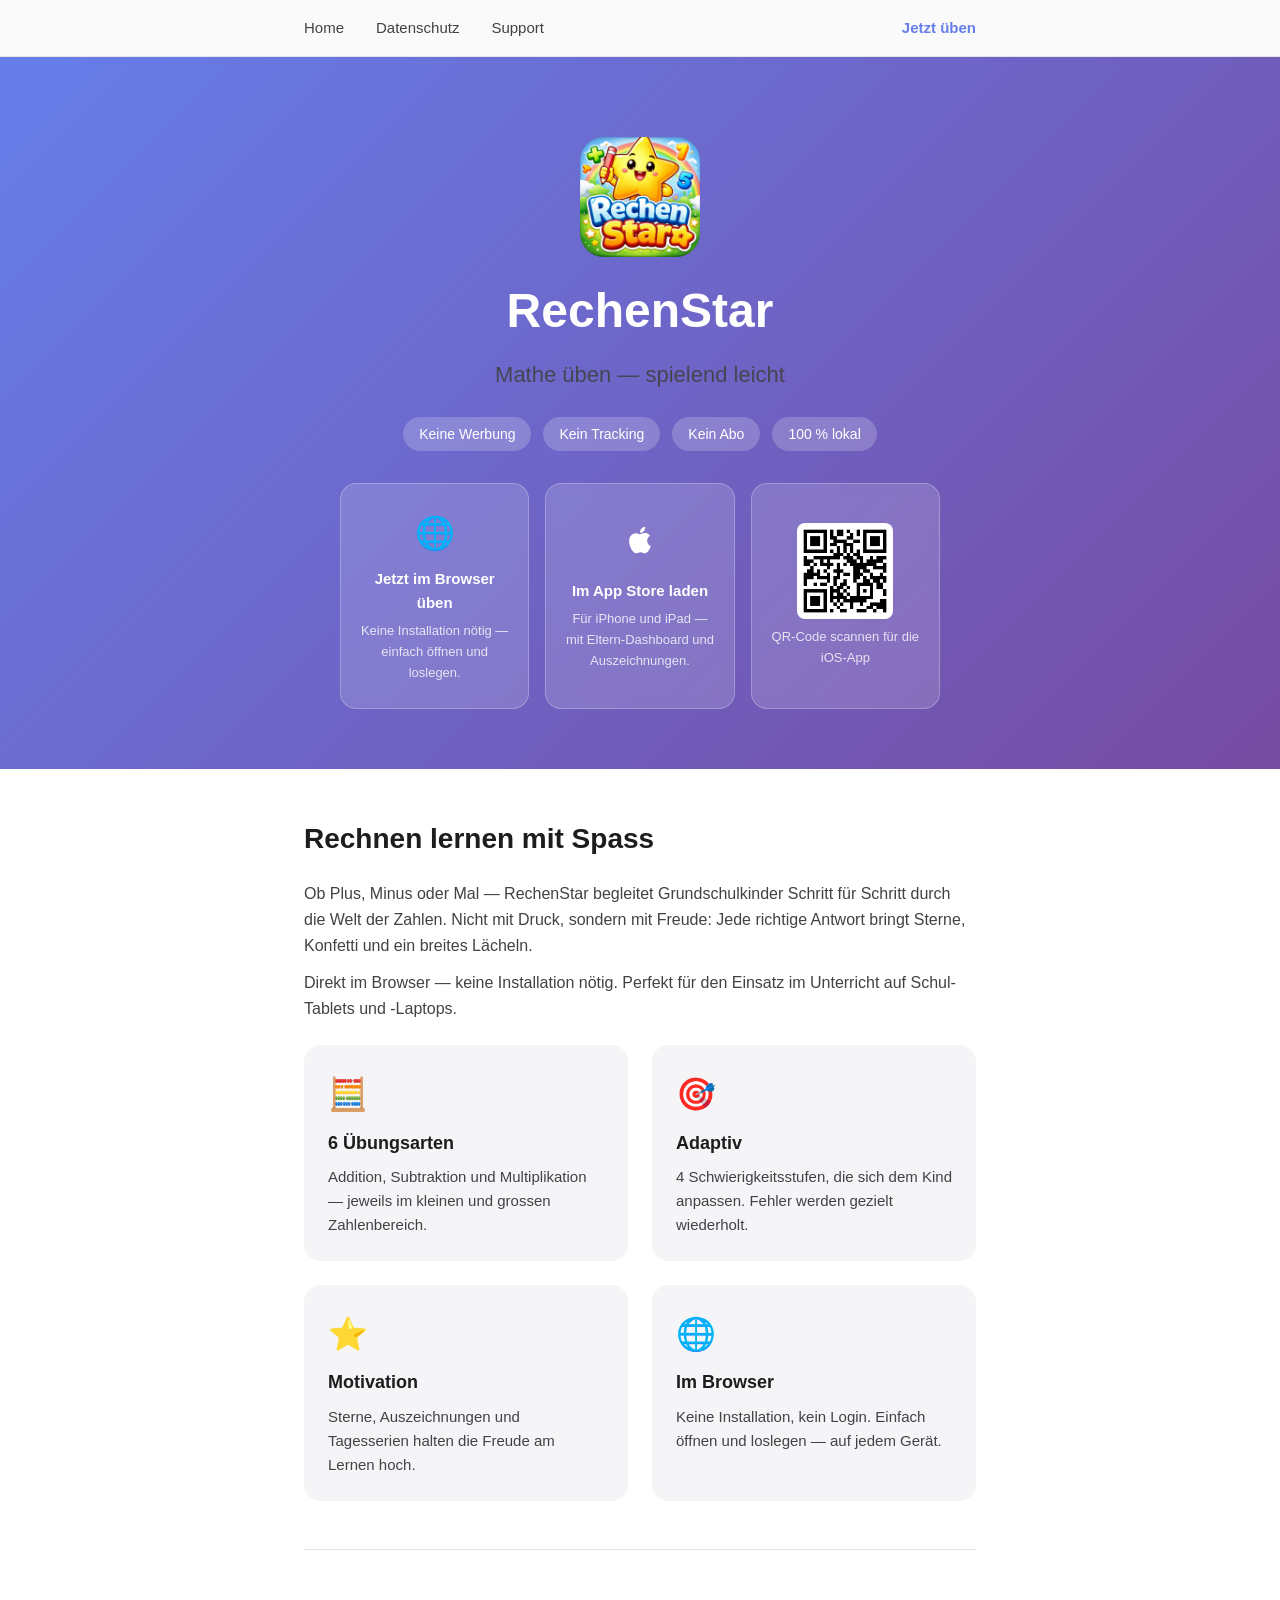
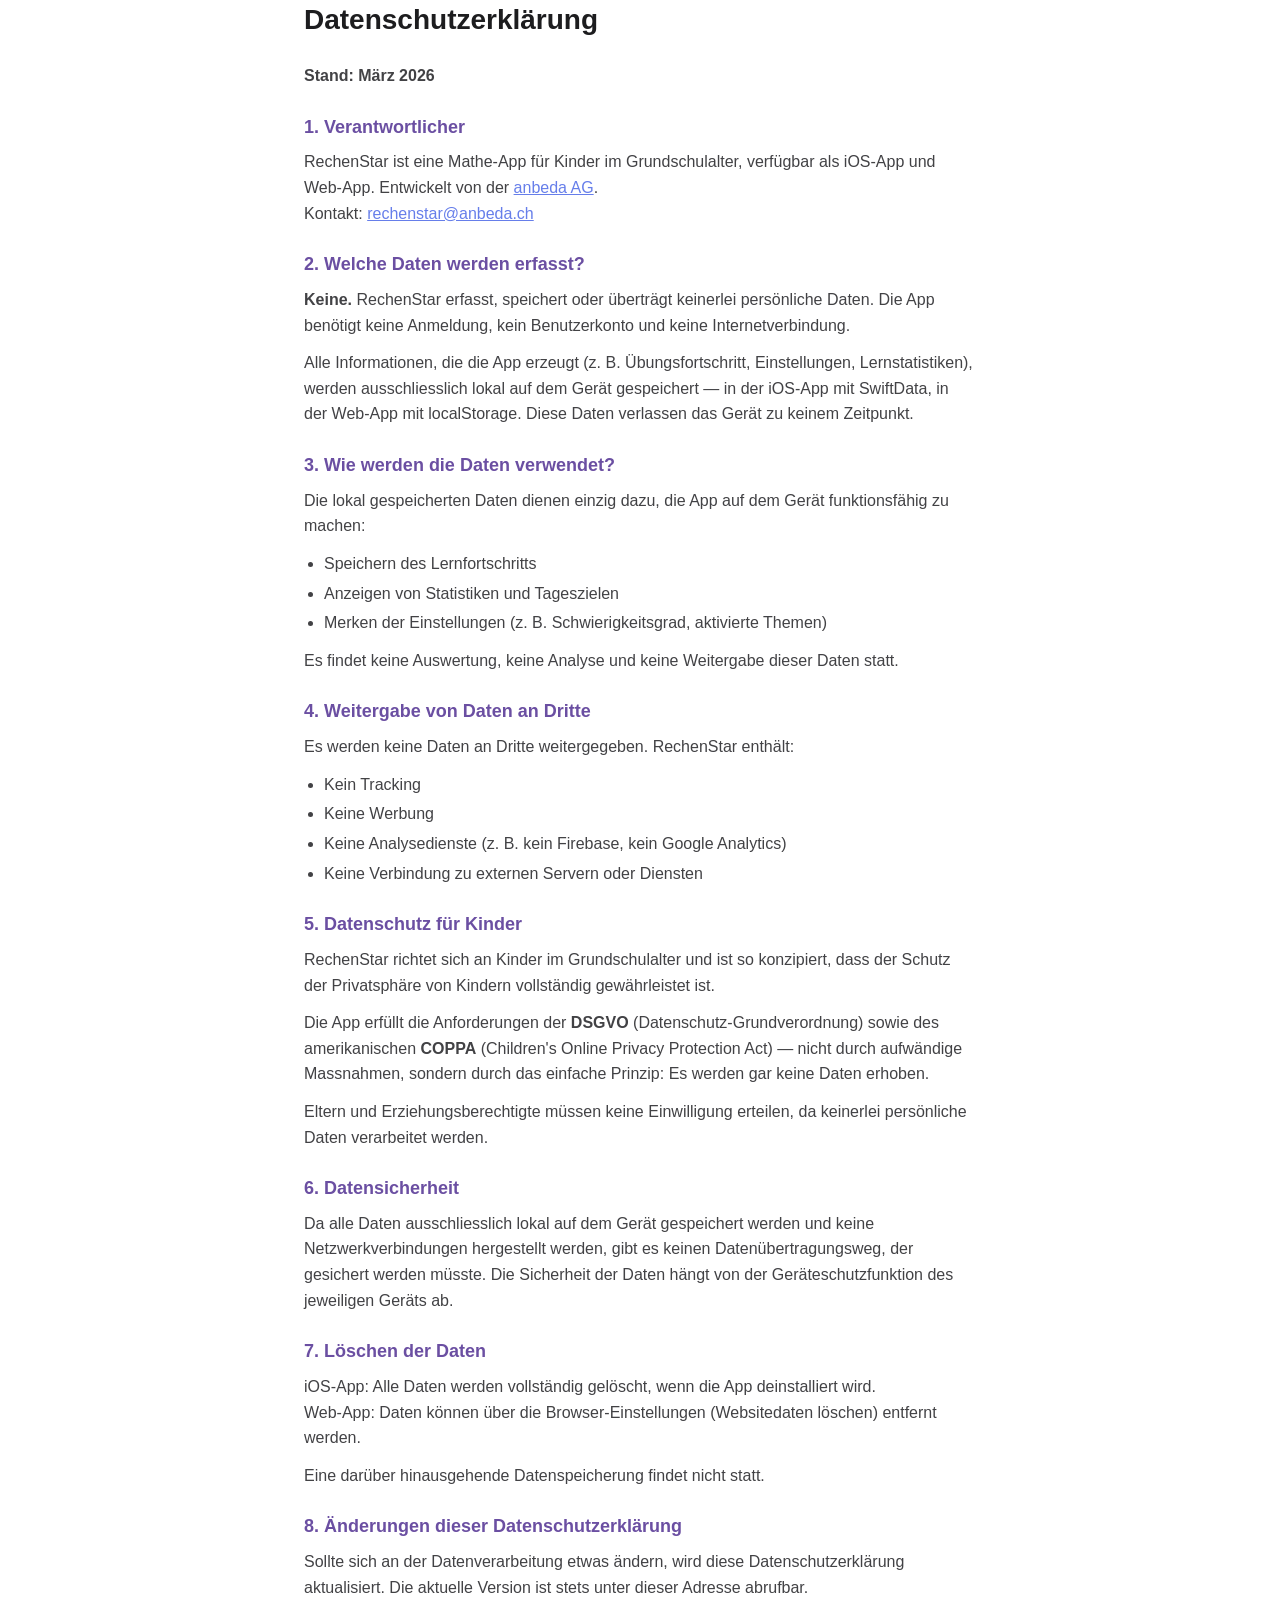
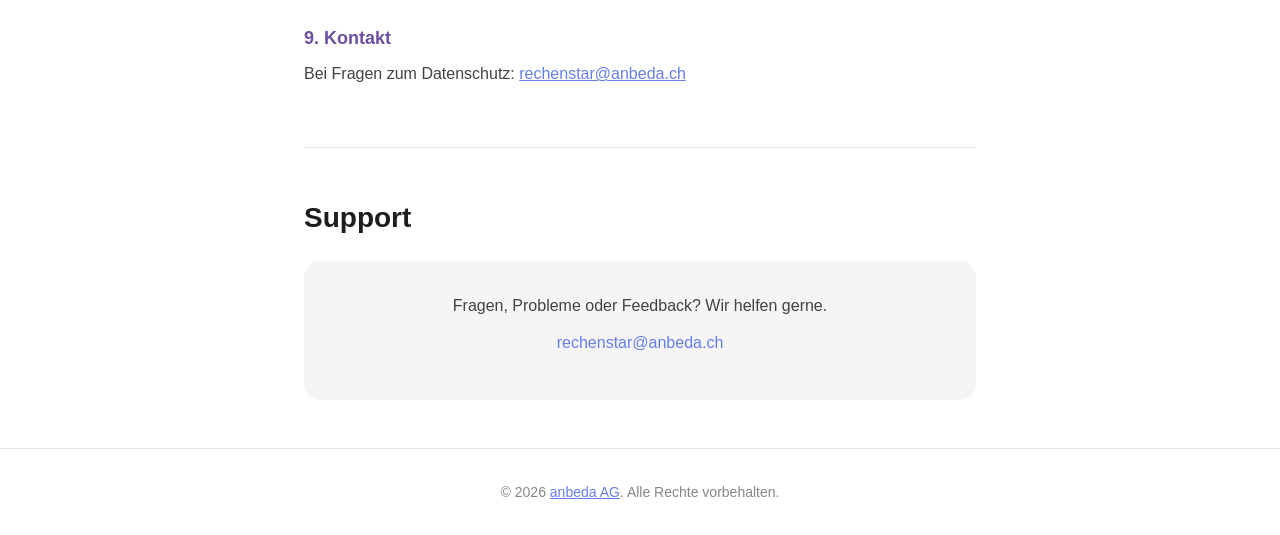
==== commit 5b650bee: "Update contact email to rechenstar@anbeda.ch and add anbeda AG references Co-Authored-By: Claude Opu" ====
--- a/index.html
+++ b/index.html
@@ -350,8 +350,9 @@
 
         <h3>1. Verantwortlicher</h3>
         <p>
-            RechenStar ist eine Mathe-App für Kinder im Grundschulalter, verfügbar als iOS-App und Web-App.<br>
-            Kontakt: <a href="mailto:rechenstar-datenschutz@tom.li">rechenstar-datenschutz@tom.li</a>
+            RechenStar ist eine Mathe-App für Kinder im Grundschulalter, verfügbar als iOS-App und Web-App.
+            Entwickelt von der <a href="https://anbeda.ch" target="_blank" rel="noopener">anbeda AG</a>.<br>
+            Kontakt: <a href="mailto:rechenstar@anbeda.ch">rechenstar@anbeda.ch</a>
         </p>
 
         <h3>2. Welche Daten werden erfasst?</h3>
@@ -423,7 +424,7 @@
         <h3>9. Kontakt</h3>
         <p>
             Bei Fragen zum Datenschutz:
-            <a href="mailto:rechenstar-datenschutz@tom.li">rechenstar-datenschutz@tom.li</a>
+            <a href="mailto:rechenstar@anbeda.ch">rechenstar@anbeda.ch</a>
         </p>
     </section>
 
@@ -432,14 +433,14 @@
         <h2>Support</h2>
         <div class="support-box">
             <p>Fragen, Probleme oder Feedback? Wir helfen gerne.</p>
-            <p><a href="mailto:rechenstar-datenschutz@tom.li">rechenstar-datenschutz@tom.li</a></p>
+            <p><a href="mailto:rechenstar@anbeda.ch">rechenstar@anbeda.ch</a></p>
         </div>
     </section>
 
 </div>
 
 <footer>
-    &copy; 2026 RechenStar. Alle Rechte vorbehalten.
+    &copy; 2026 <a href="https://anbeda.ch" target="_blank" rel="noopener">anbeda AG</a>. Alle Rechte vorbehalten.
 </footer>
 
 </body>
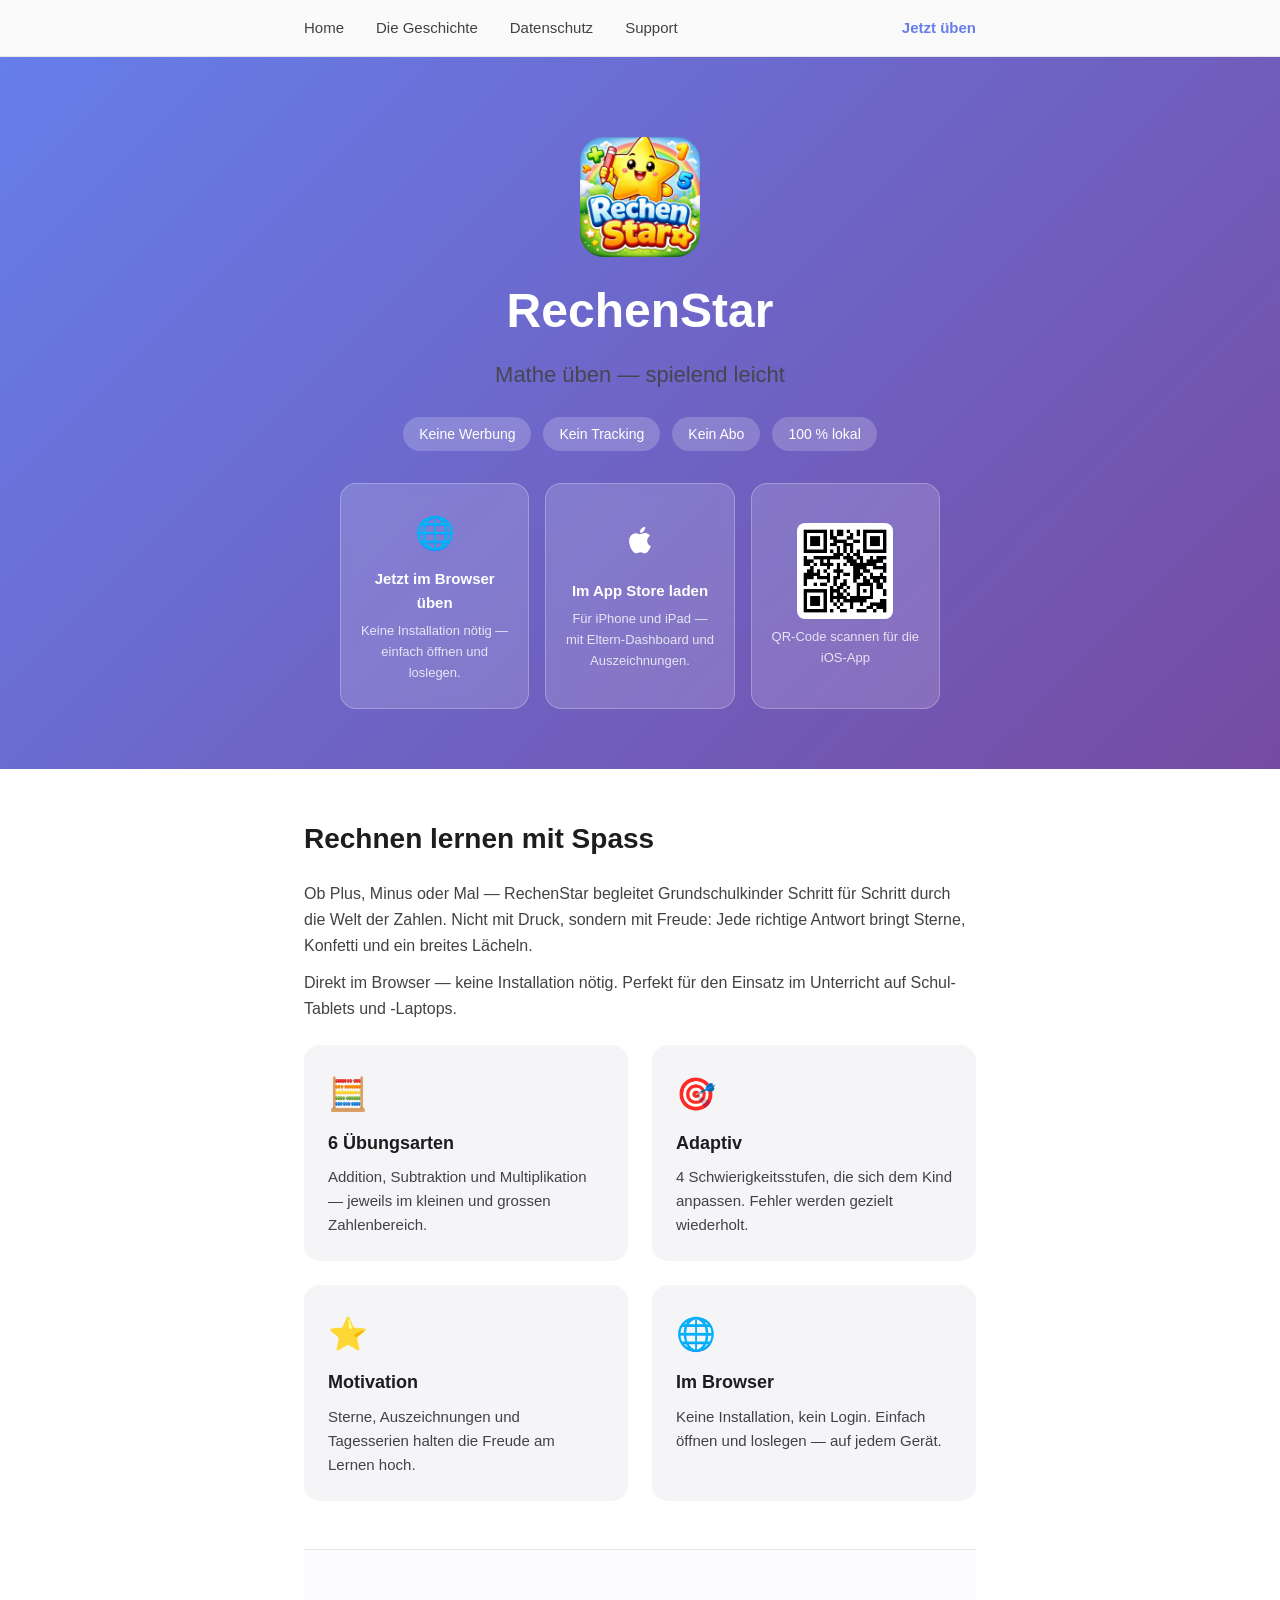
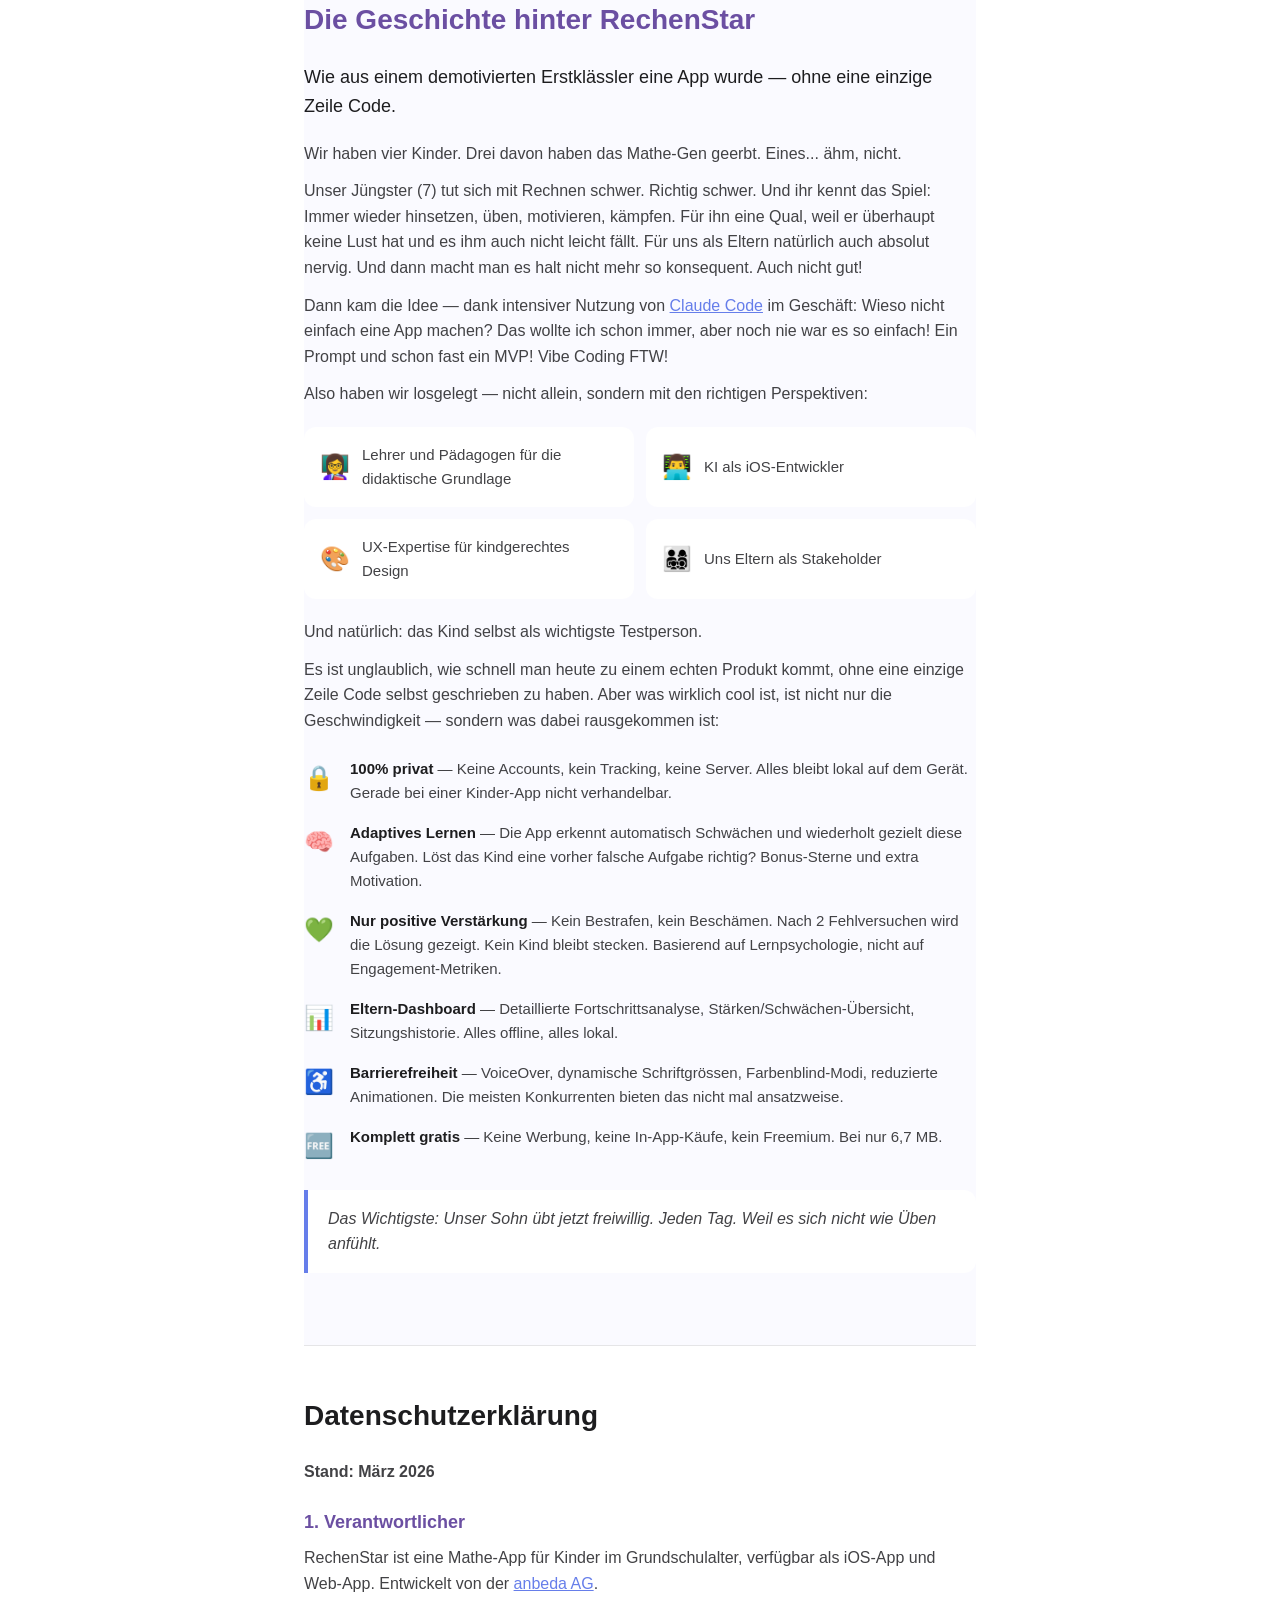
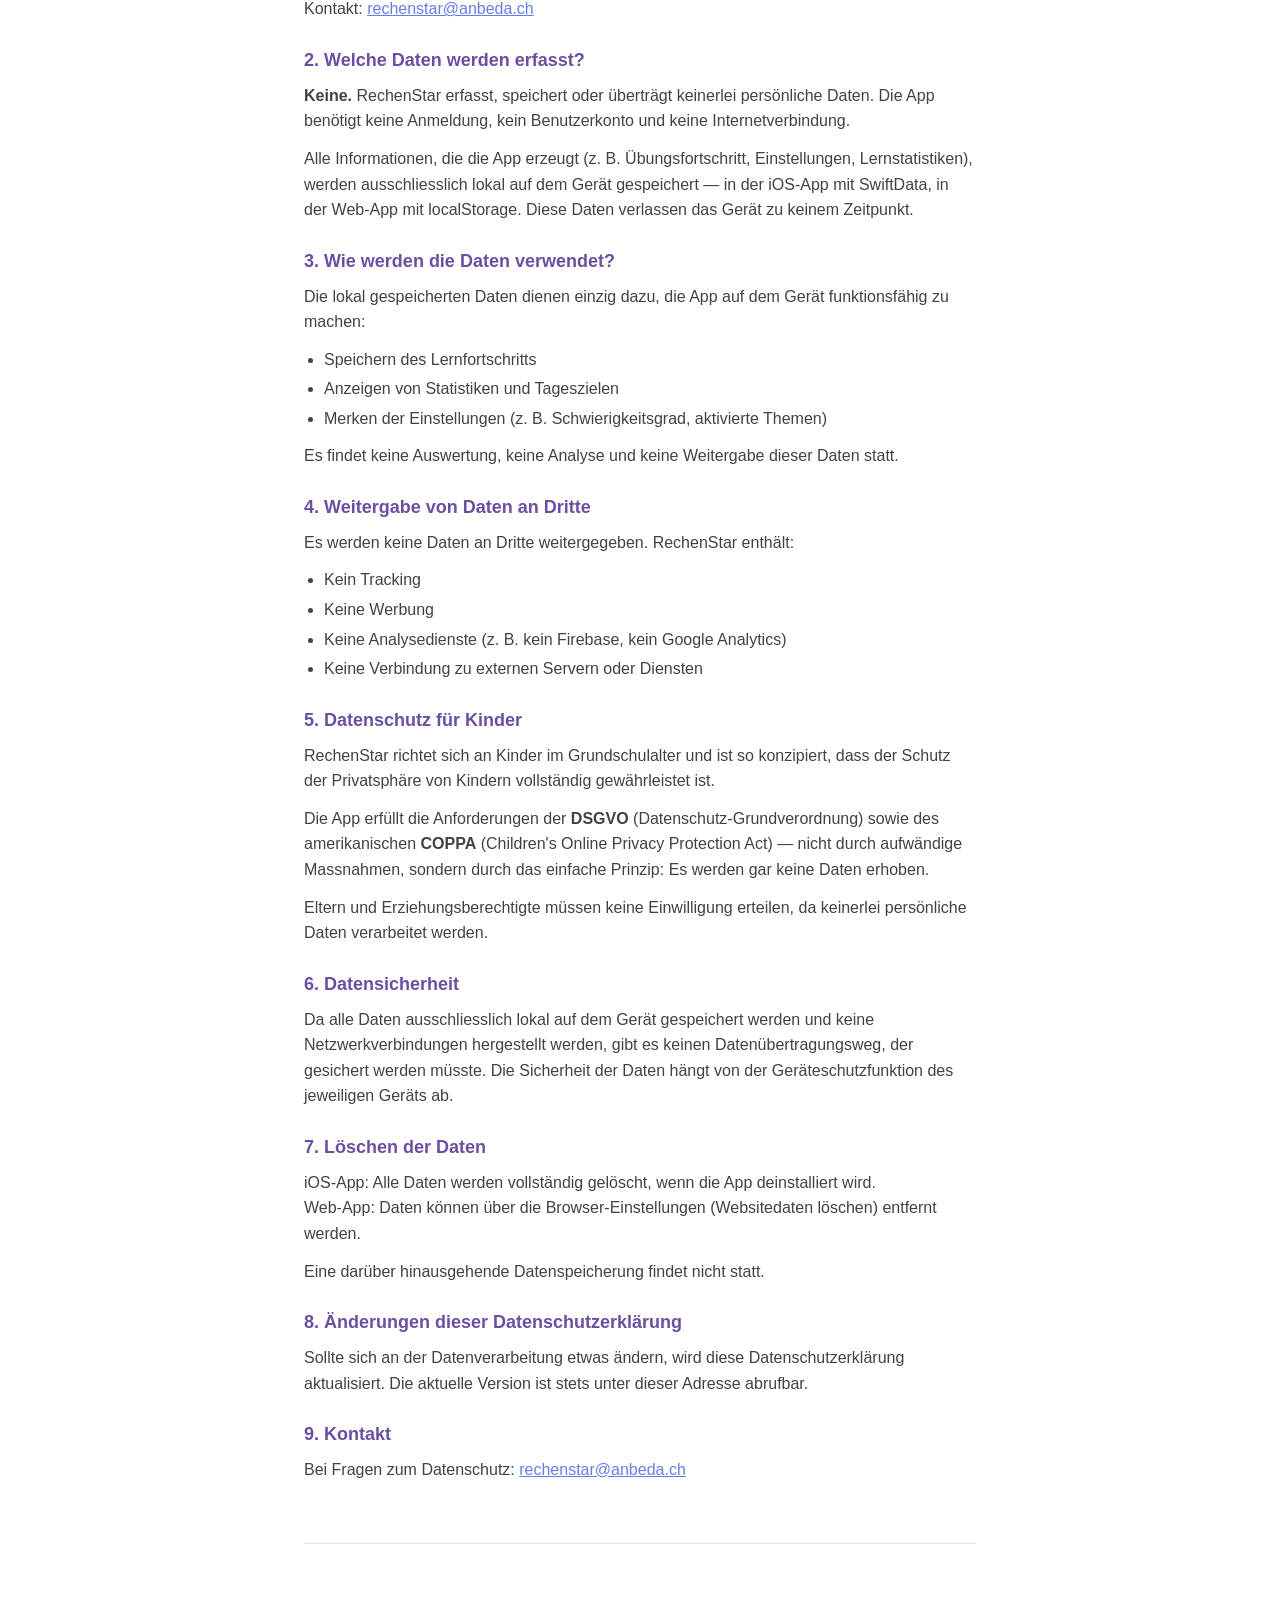
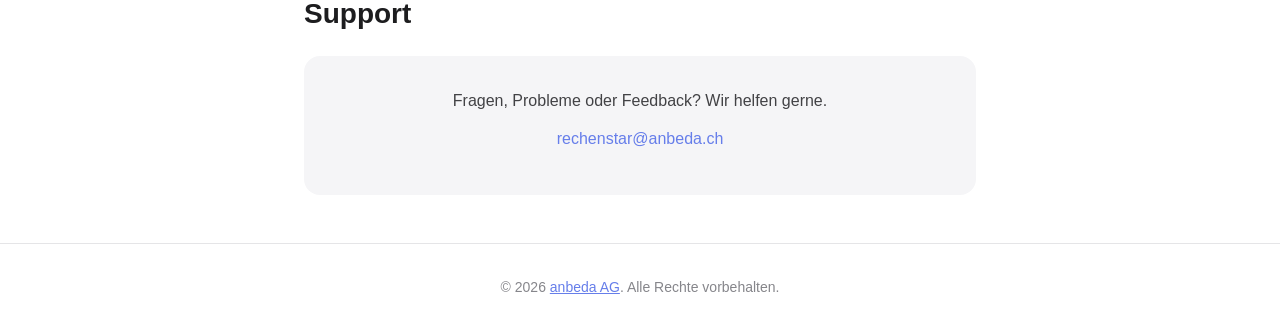
==== commit e3632f30: "Add story section with RechenStar origin story Co-Authored-By: Claude Opus 4.6 <noreply@anthropic.co" ====
--- a/index.html
+++ b/index.html
@@ -253,12 +253,86 @@
             margin-left: auto;
         }
 
+        .story-section {
+            background: #fafaff;
+        }
+
+        .story-section h2 {
+            color: #6b4fa2;
+        }
+
+        .story-intro {
+            font-size: 18px;
+            color: #1d1d1f;
+            font-weight: 500;
+            margin-bottom: 20px;
+        }
+
+        .story-section blockquote {
+            border-left: 4px solid #667eea;
+            padding: 16px 20px;
+            margin: 24px 0;
+            background: #fff;
+            border-radius: 0 12px 12px 0;
+            font-style: italic;
+            color: #424245;
+        }
+
+        .story-perspectives {
+            display: grid;
+            grid-template-columns: 1fr 1fr;
+            gap: 12px;
+            margin: 20px 0;
+        }
+
+        .story-perspective {
+            background: #fff;
+            border-radius: 12px;
+            padding: 16px;
+            display: flex;
+            align-items: center;
+            gap: 12px;
+            font-size: 15px;
+            color: #424245;
+        }
+
+        .story-perspective .sp-icon {
+            font-size: 24px;
+            flex-shrink: 0;
+        }
+
+        .story-highlights {
+            margin-top: 24px;
+        }
+
+        .story-highlight {
+            display: flex;
+            gap: 16px;
+            align-items: flex-start;
+            margin-bottom: 16px;
+        }
+
+        .story-highlight .sh-icon {
+            font-size: 24px;
+            flex-shrink: 0;
+            margin-top: 2px;
+        }
+
+        .story-highlight strong {
+            color: #1d1d1f;
+        }
+
+        .story-highlight p {
+            margin-bottom: 0;
+            font-size: 15px;
+        }
+
         @media (max-width: 600px) {
             .hero h1 { font-size: 32px; }
             .hero .subtitle { font-size: 18px; }
             .features { grid-template-columns: 1fr; }
+            .story-perspectives { grid-template-columns: 1fr; }
             nav { gap: 20px; }
-
         }
     </style>
 </head>
@@ -267,6 +341,7 @@
 <div class="nav-bar">
 <nav>
     <a href="#">Home</a>
+    <a href="#geschichte">Die Geschichte</a>
     <a href="#datenschutz">Datenschutz</a>
     <a href="#support">Support</a>
     <a href="./app/" class="nav-cta">Jetzt üben</a>
@@ -343,6 +418,95 @@
 
     </section>
 
+    <!-- GESCHICHTE -->
+    <section id="geschichte" class="story-section">
+        <h2>Die Geschichte hinter RechenStar</h2>
+
+        <p class="story-intro">
+            Wie aus einem demotivierten Erstklässler eine App wurde — ohne eine einzige Zeile Code.
+        </p>
+
+        <p>
+            Wir haben vier Kinder. Drei davon haben das Mathe-Gen geerbt. Eines... ähm, nicht.
+        </p>
+
+        <p>
+            Unser Jüngster (7) tut sich mit Rechnen schwer. Richtig schwer. Und ihr kennt das Spiel:
+            Immer wieder hinsetzen, üben, motivieren, kämpfen. Für ihn eine Qual, weil er überhaupt
+            keine Lust hat und es ihm auch nicht leicht fällt. Für uns als Eltern natürlich auch
+            absolut nervig. Und dann macht man es halt nicht mehr so konsequent. Auch nicht gut!
+        </p>
+
+        <p>
+            Dann kam die Idee — dank intensiver Nutzung von
+            <a href="https://claude.ai" target="_blank" rel="noopener">Claude Code</a> im Geschäft:
+            Wieso nicht einfach eine App machen? Das wollte ich schon immer, aber noch nie war es so
+            einfach! Ein Prompt und schon fast ein MVP! Vibe Coding FTW!
+        </p>
+
+        <p>Also haben wir losgelegt — nicht allein, sondern mit den richtigen Perspektiven:</p>
+
+        <div class="story-perspectives">
+            <div class="story-perspective">
+                <span class="sp-icon">👩‍🏫</span>
+                <span>Lehrer und Pädagogen für die didaktische Grundlage</span>
+            </div>
+            <div class="story-perspective">
+                <span class="sp-icon">👨‍💻</span>
+                <span>KI als iOS-Entwickler</span>
+            </div>
+            <div class="story-perspective">
+                <span class="sp-icon">🎨</span>
+                <span>UX-Expertise für kindgerechtes Design</span>
+            </div>
+            <div class="story-perspective">
+                <span class="sp-icon">👨‍👩‍👧‍👦</span>
+                <span>Uns Eltern als Stakeholder</span>
+            </div>
+        </div>
+
+        <p>
+            Und natürlich: das Kind selbst als wichtigste Testperson.
+        </p>
+
+        <p>
+            Es ist unglaublich, wie schnell man heute zu einem echten Produkt kommt, ohne eine
+            einzige Zeile Code selbst geschrieben zu haben. Aber was wirklich cool ist, ist nicht
+            nur die Geschwindigkeit — sondern was dabei rausgekommen ist:
+        </p>
+
+        <div class="story-highlights">
+            <div class="story-highlight">
+                <span class="sh-icon">🔒</span>
+                <p><strong>100% privat</strong> — Keine Accounts, kein Tracking, keine Server. Alles bleibt lokal auf dem Gerät. Gerade bei einer Kinder-App nicht verhandelbar.</p>
+            </div>
+            <div class="story-highlight">
+                <span class="sh-icon">🧠</span>
+                <p><strong>Adaptives Lernen</strong> — Die App erkennt automatisch Schwächen und wiederholt gezielt diese Aufgaben. Löst das Kind eine vorher falsche Aufgabe richtig? Bonus-Sterne und extra Motivation.</p>
+            </div>
+            <div class="story-highlight">
+                <span class="sh-icon">💚</span>
+                <p><strong>Nur positive Verstärkung</strong> — Kein Bestrafen, kein Beschämen. Nach 2 Fehlversuchen wird die Lösung gezeigt. Kein Kind bleibt stecken. Basierend auf Lernpsychologie, nicht auf Engagement-Metriken.</p>
+            </div>
+            <div class="story-highlight">
+                <span class="sh-icon">📊</span>
+                <p><strong>Eltern-Dashboard</strong> — Detaillierte Fortschrittsanalyse, Stärken/Schwächen-Übersicht, Sitzungshistorie. Alles offline, alles lokal.</p>
+            </div>
+            <div class="story-highlight">
+                <span class="sh-icon">♿</span>
+                <p><strong>Barrierefreiheit</strong> — VoiceOver, dynamische Schriftgrössen, Farbenblind-Modi, reduzierte Animationen. Die meisten Konkurrenten bieten das nicht mal ansatzweise.</p>
+            </div>
+            <div class="story-highlight">
+                <span class="sh-icon">🆓</span>
+                <p><strong>Komplett gratis</strong> — Keine Werbung, keine In-App-Käufe, kein Freemium. Bei nur 6,7 MB.</p>
+            </div>
+        </div>
+
+        <blockquote>
+            Das Wichtigste: Unser Sohn übt jetzt freiwillig. Jeden Tag. Weil es sich nicht wie Üben anfühlt.
+        </blockquote>
+    </section>
+
     <!-- DATENSCHUTZ -->
     <section id="datenschutz" class="privacy-section">
         <h2>Datenschutzerklärung</h2>
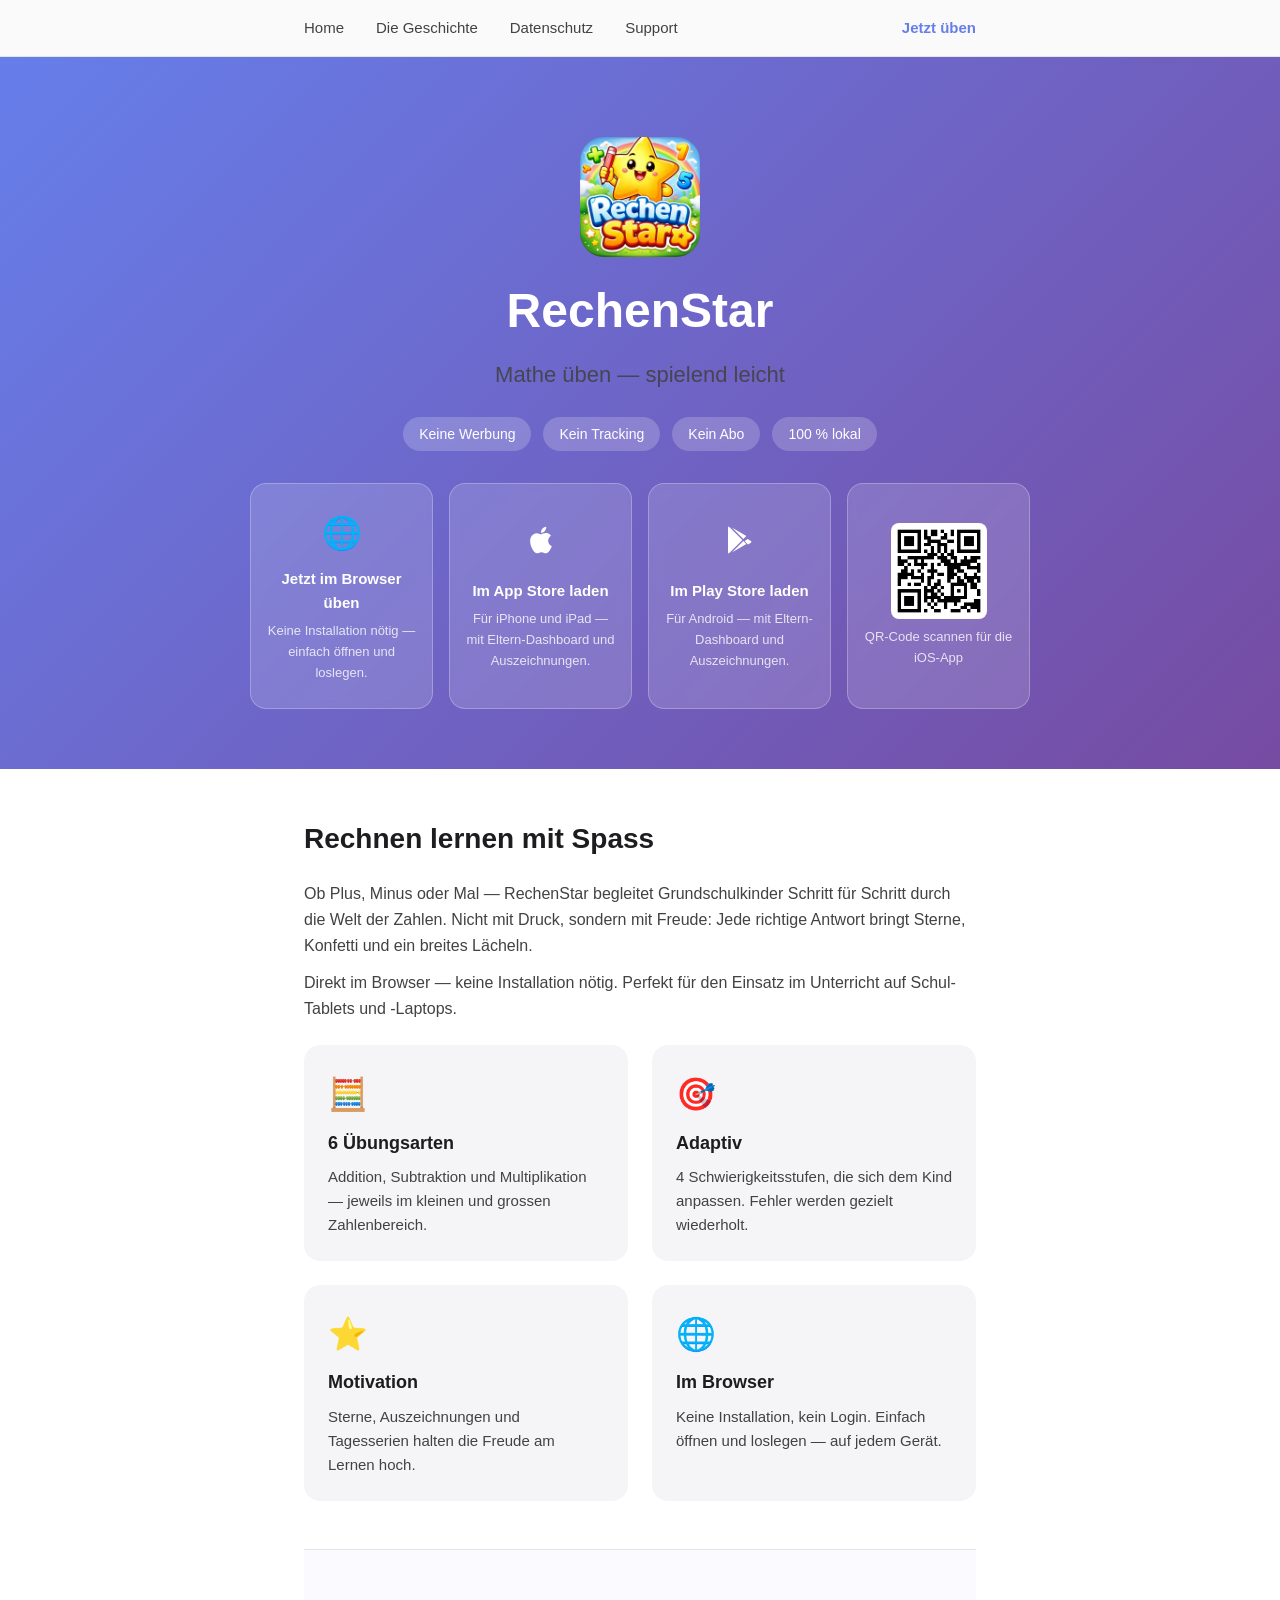
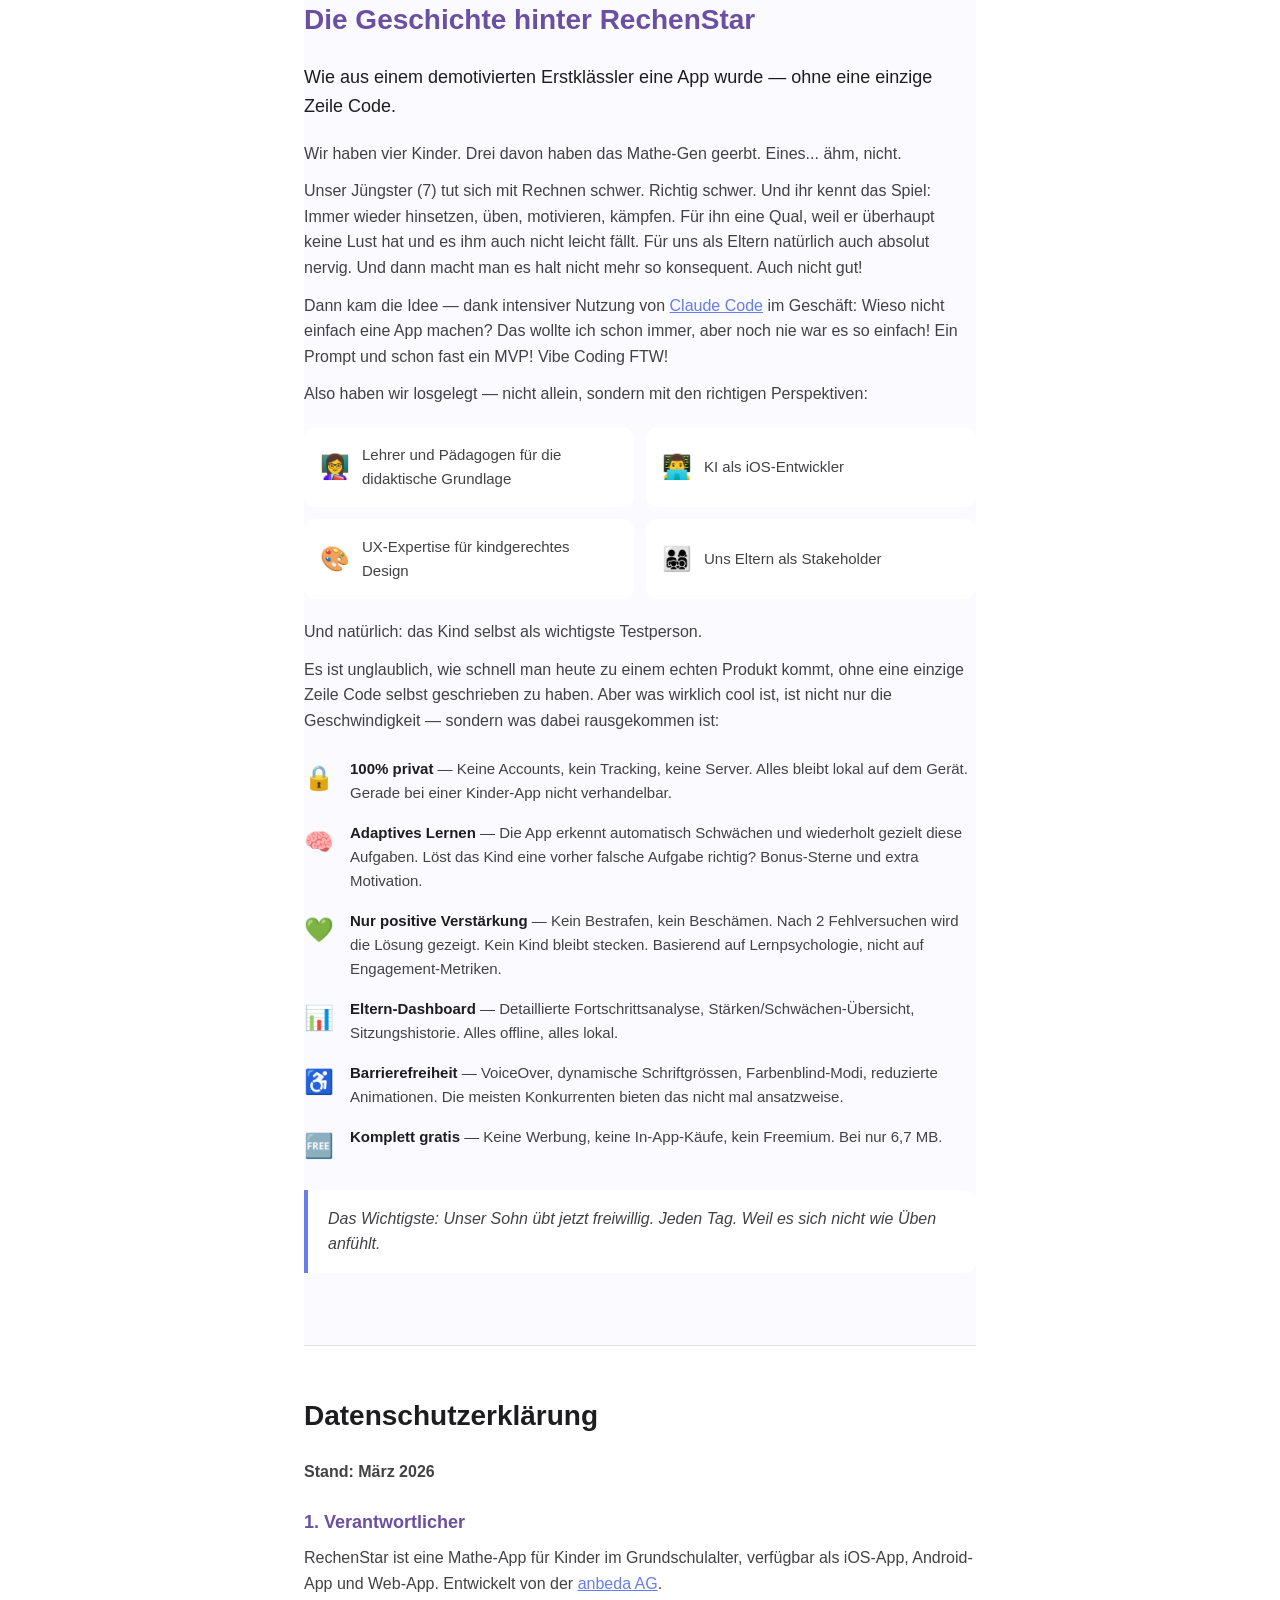
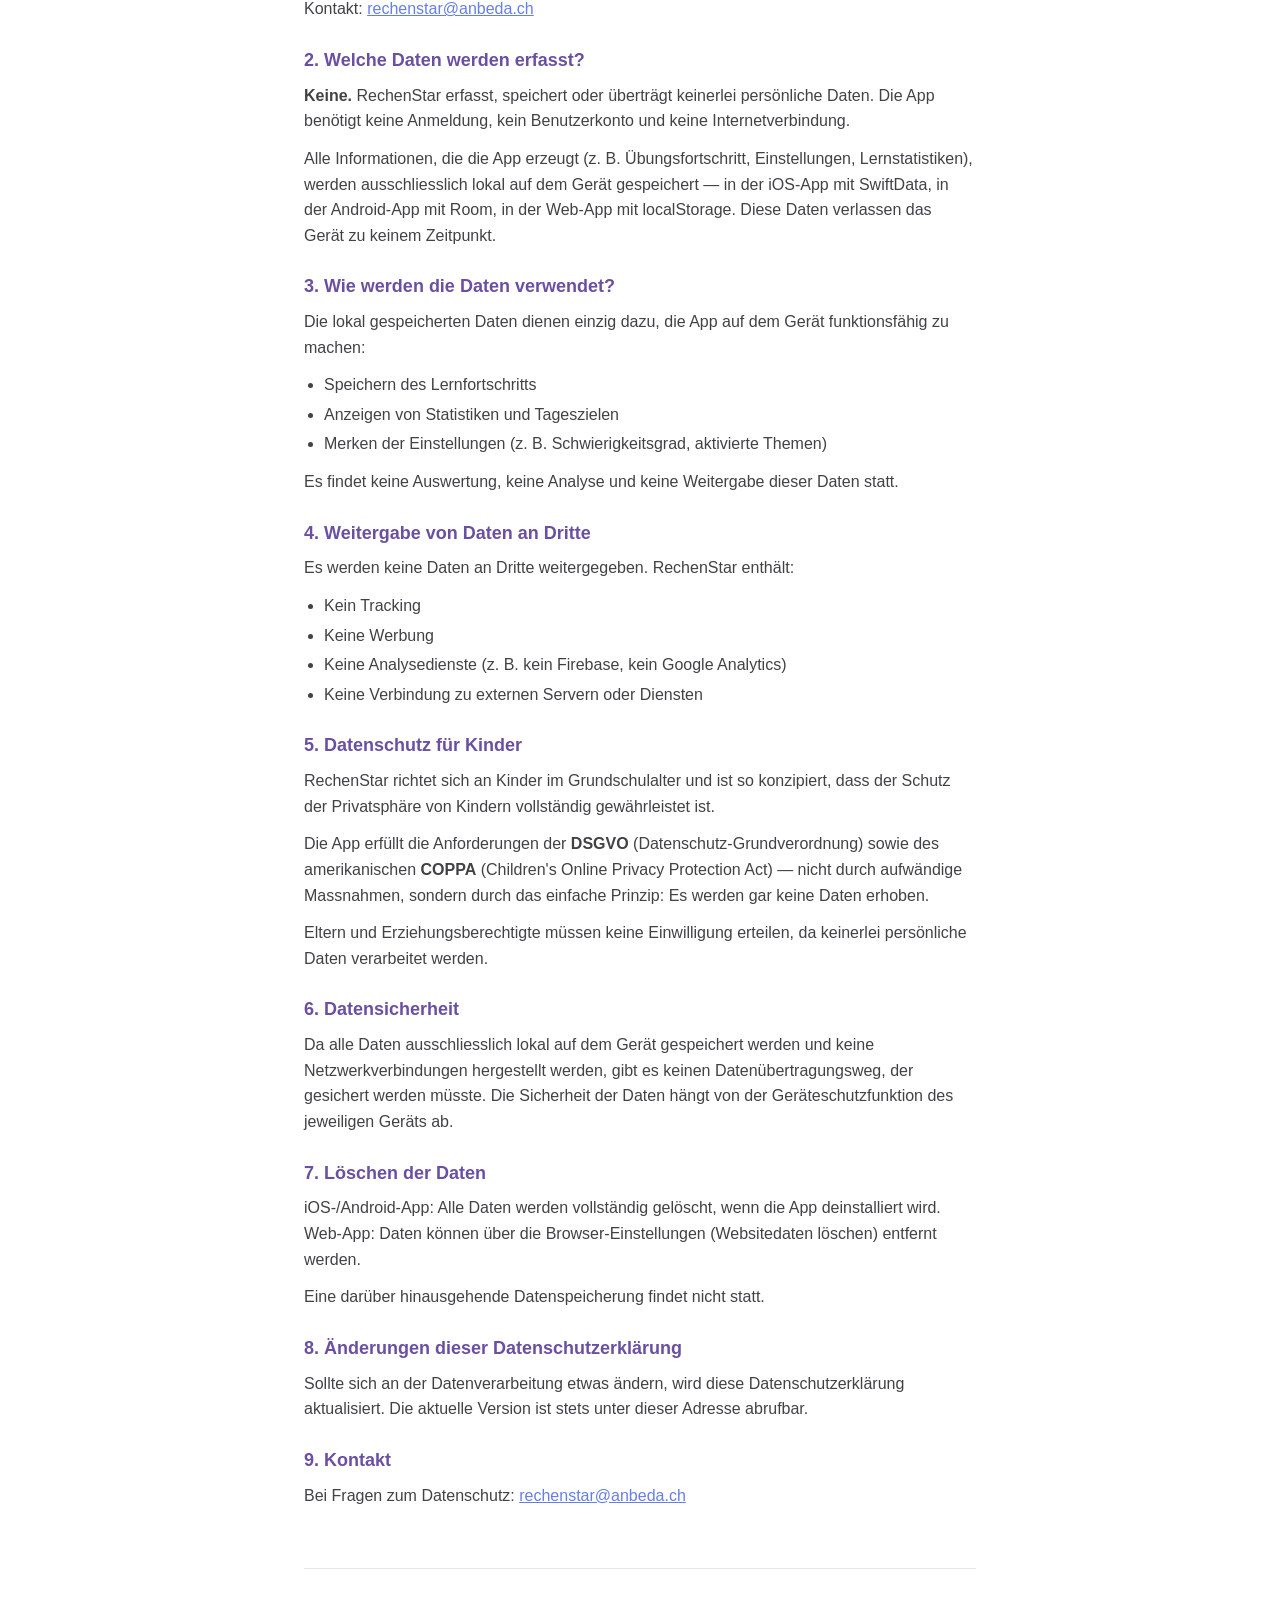
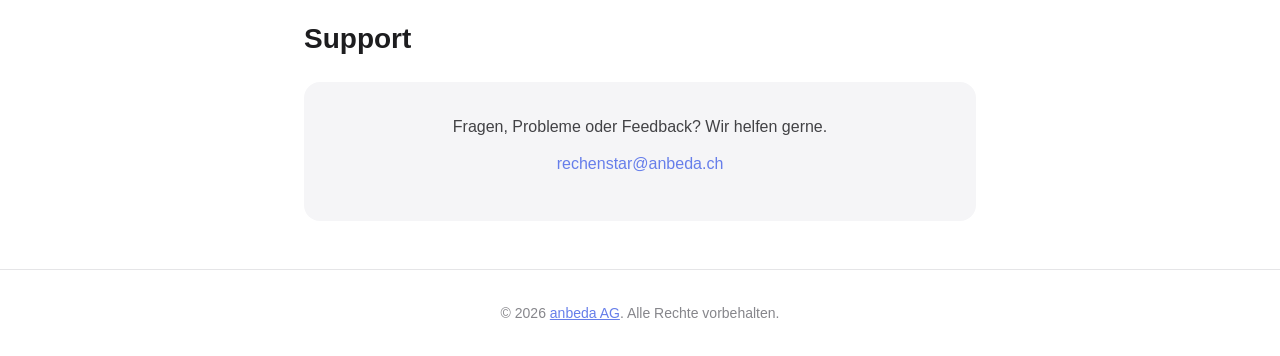
==== commit d489c1b8: "Add Google Play Store link and update references for Android Co-Authored-By: Claude Opus 4.6 <norepl" ====
--- a/index.html
+++ b/index.html
@@ -70,10 +70,10 @@
 
         .cta-cards {
             display: grid;
-            grid-template-columns: 1fr 1fr 1fr;
+            grid-template-columns: 1fr 1fr 1fr 1fr;
             gap: 16px;
             margin-top: 32px;
-            max-width: 600px;
+            max-width: 780px;
             margin-left: auto;
             margin-right: auto;
         }
@@ -135,6 +135,12 @@
             }
             .cta-card-qr {
                 display: none;
+            }
+        }
+
+        @media (max-width: 400px) {
+            .cta-cards {
+                grid-template-columns: 1fr;
             }
         }
 
@@ -371,6 +377,13 @@
             <h3>Im App Store laden</h3>
             <p>Für iPhone und iPad — mit Eltern-Dashboard und Auszeichnungen.</p>
         </a>
+        <a href="https://play.google.com/store/apps/details?id=ch.rechenstar.app" class="cta-card" target="_blank" rel="noopener">
+            <div class="cta-icon">
+                <svg width="32" height="32" viewBox="0 0 24 24" fill="#fff"><path d="M3.609 1.814L13.792 12 3.61 22.186a.996.996 0 0 1-.61-.92V2.734a1 1 0 0 1 .609-.92zm10.89 10.893l2.302 2.302-10.937 6.333 8.635-8.635zm3.199-1.38l2.5 1.449c.5.29.5.99 0 1.28l-2.196 1.273-2.534-2.534 2.23-1.468zM5.864 2.658L16.8 8.99l-2.302 2.302-8.634-8.634z"/></svg>
+            </div>
+            <h3>Im Play Store laden</h3>
+            <p>Für Android — mit Eltern-Dashboard und Auszeichnungen.</p>
+        </a>
         <div class="cta-card cta-card-qr">
             <img class="qr-code" src="img/qr-appstore.png" alt="QR-Code zum App Store">
             <p>QR-Code scannen für die iOS-App</p>
@@ -514,7 +527,7 @@
 
         <h3>1. Verantwortlicher</h3>
         <p>
-            RechenStar ist eine Mathe-App für Kinder im Grundschulalter, verfügbar als iOS-App und Web-App.
+            RechenStar ist eine Mathe-App für Kinder im Grundschulalter, verfügbar als iOS-App, Android-App und Web-App.
             Entwickelt von der <a href="https://anbeda.ch" target="_blank" rel="noopener">anbeda AG</a>.<br>
             Kontakt: <a href="mailto:rechenstar@anbeda.ch">rechenstar@anbeda.ch</a>
         </p>
@@ -527,7 +540,7 @@
         <p>
             Alle Informationen, die die App erzeugt (z. B. Übungsfortschritt, Einstellungen, Lernstatistiken),
             werden ausschliesslich lokal auf dem Gerät gespeichert — in der iOS-App mit SwiftData,
-            in der Web-App mit localStorage. Diese Daten verlassen das Gerät zu keinem Zeitpunkt.
+            in der Android-App mit Room, in der Web-App mit localStorage. Diese Daten verlassen das Gerät zu keinem Zeitpunkt.
         </p>
 
         <h3>3. Wie werden die Daten verwendet?</h3>
@@ -574,7 +587,7 @@
 
         <h3>7. Löschen der Daten</h3>
         <p>
-            iOS-App: Alle Daten werden vollständig gelöscht, wenn die App deinstalliert wird.<br>
+            iOS-/Android-App: Alle Daten werden vollständig gelöscht, wenn die App deinstalliert wird.<br>
             Web-App: Daten können über die Browser-Einstellungen (Websitedaten löschen) entfernt werden.
         </p>
         <p>Eine darüber hinausgehende Datenspeicherung findet nicht statt.</p>
